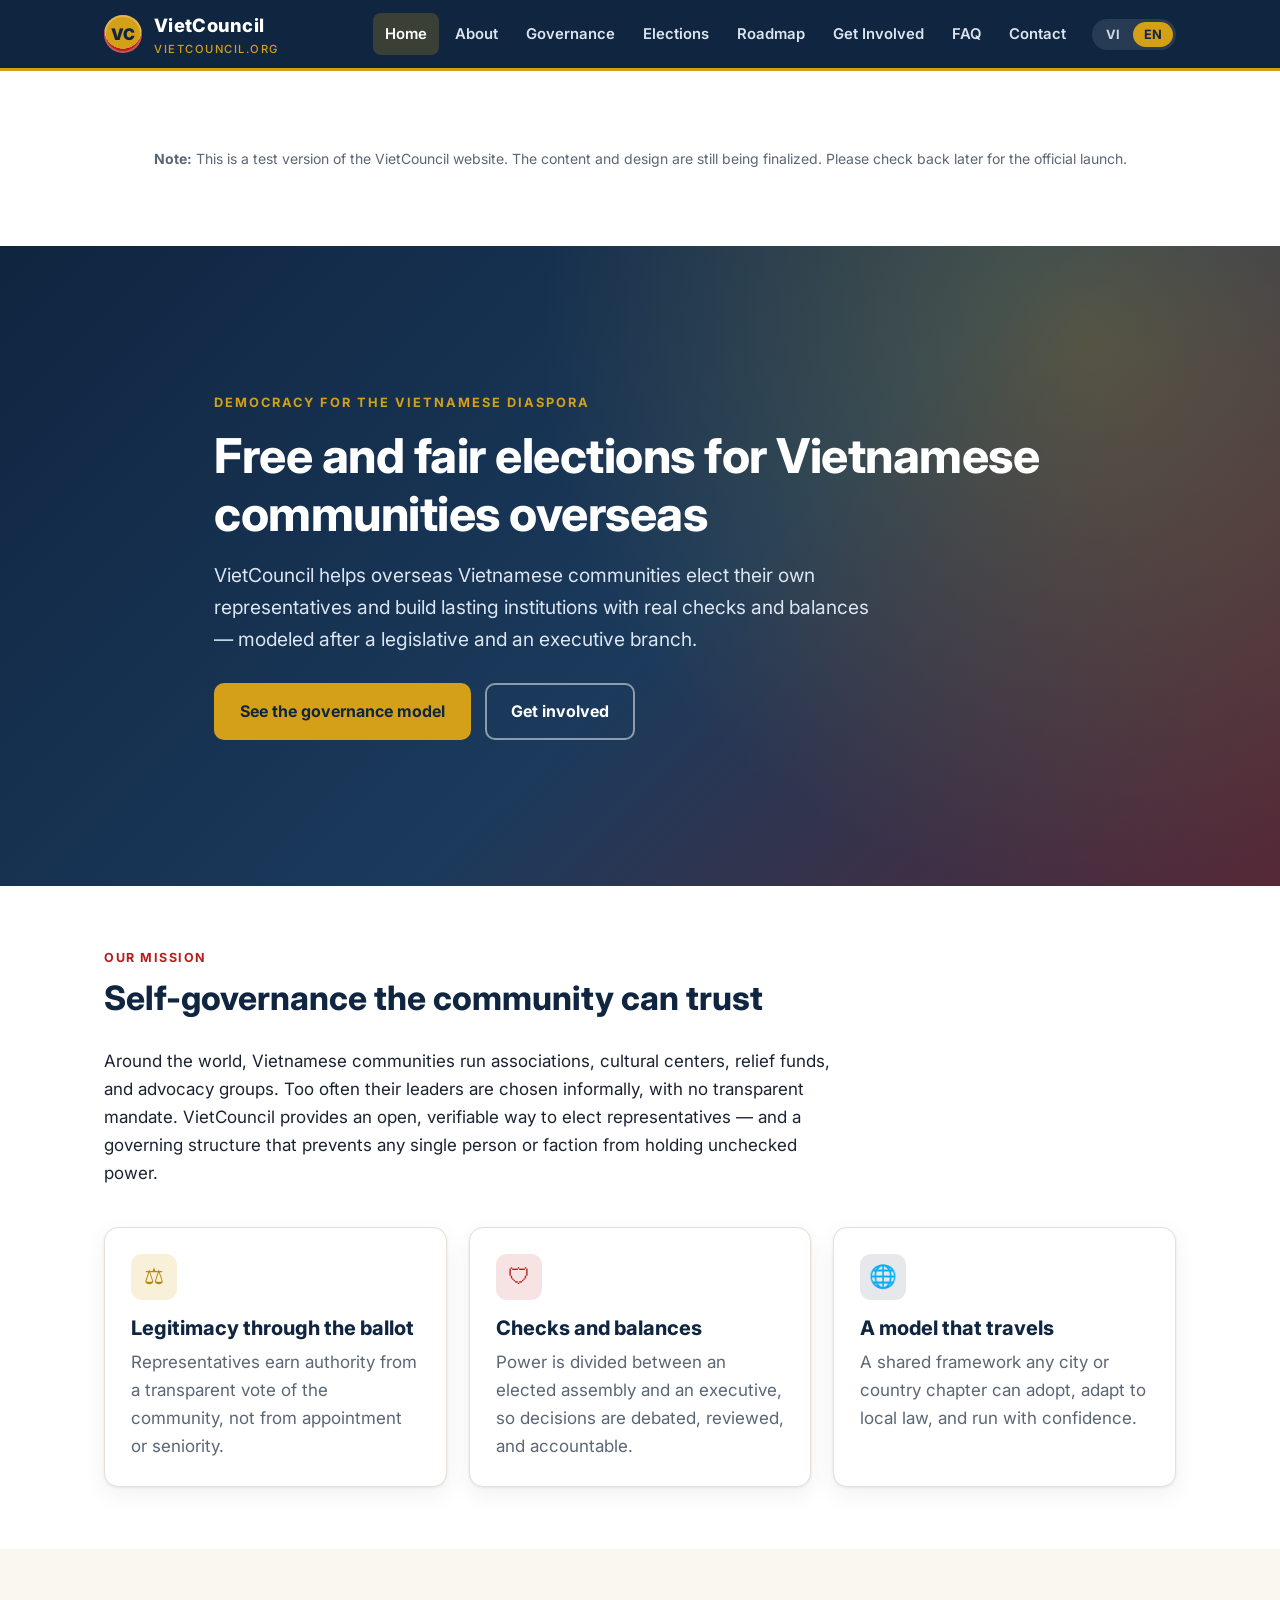
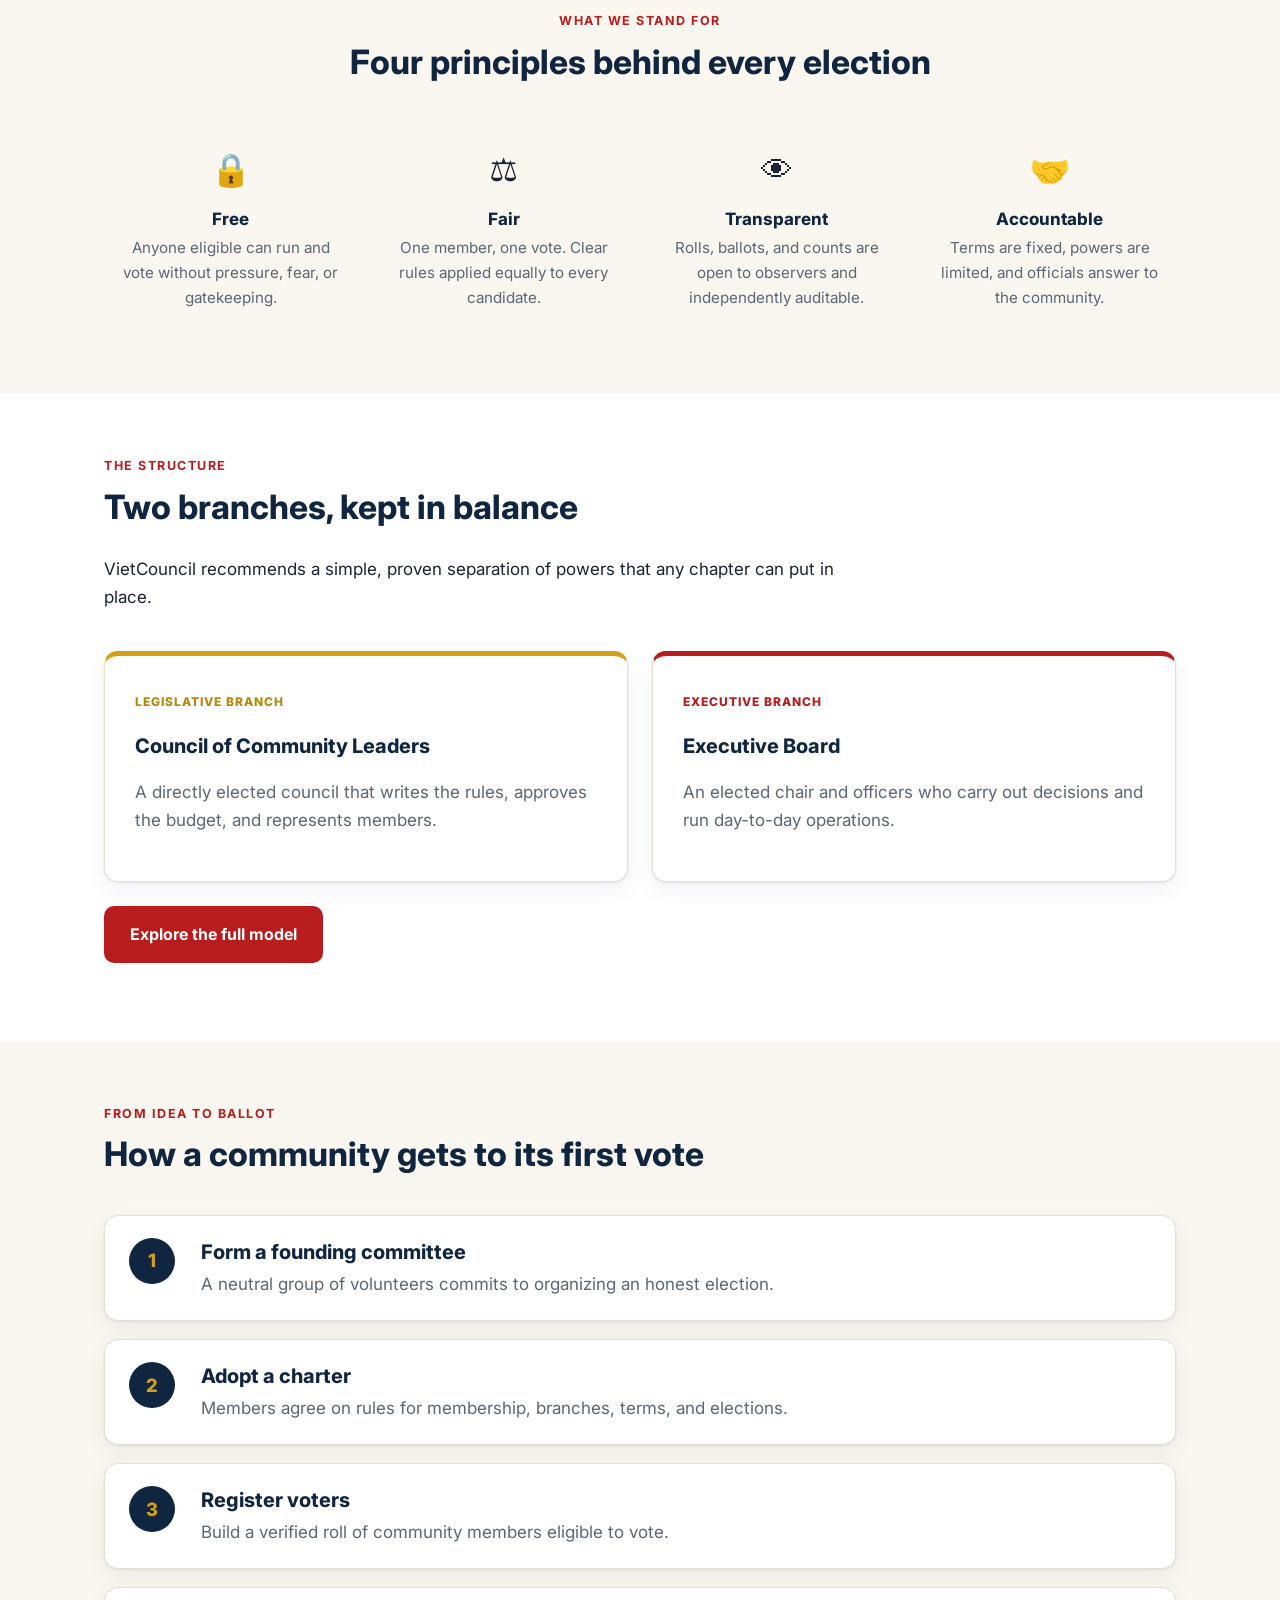
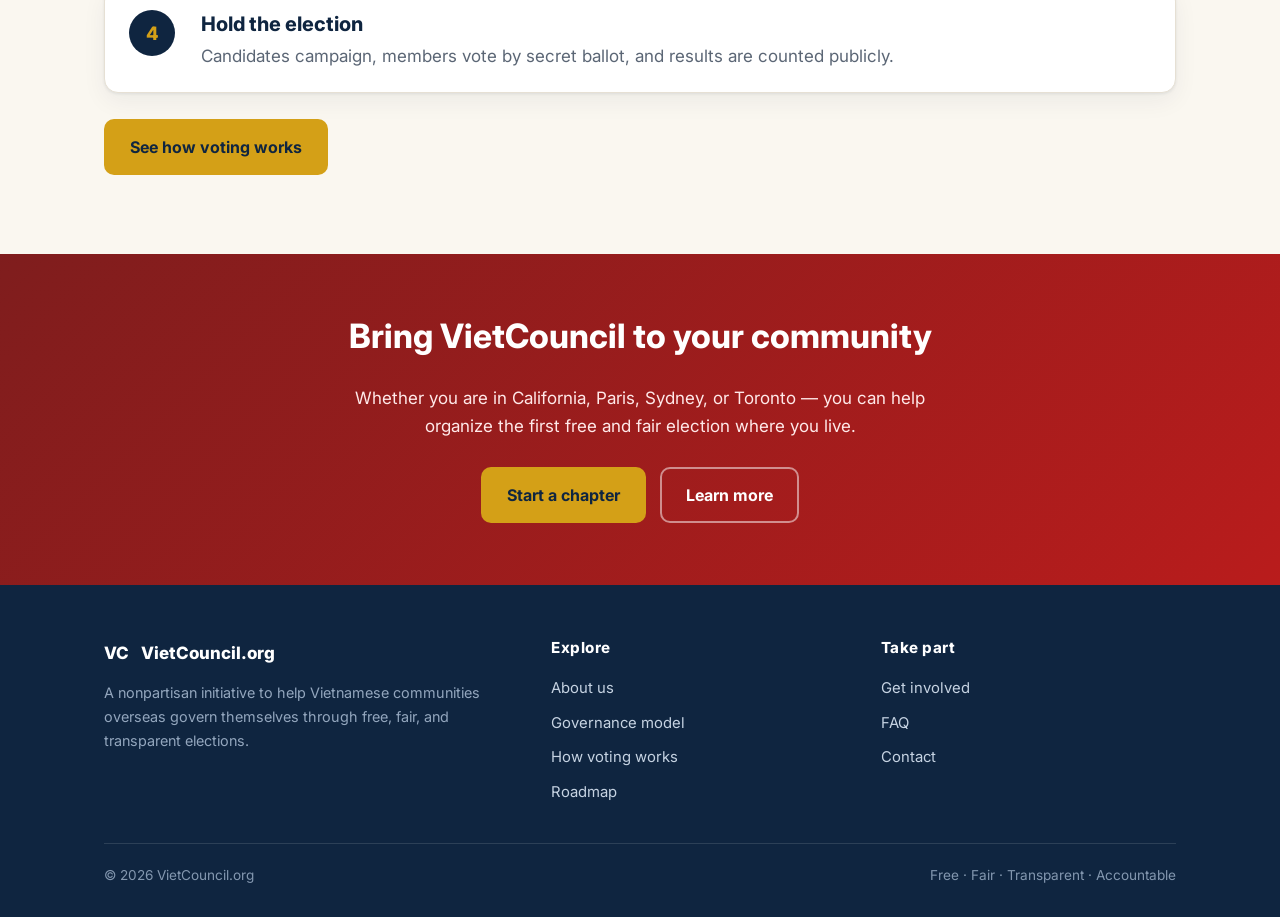
==== index.html @ a966a397 "test section" ====
<!DOCTYPE html>
<html lang="vi">
<head>
<meta charset="UTF-8">
<meta name="viewport" content="width=device-width, initial-scale=1">
<title>VietCouncil — Free & Fair Elections for Vietnamese Overseas Communities</title>
<meta name="description" content="VietCouncil.org organizes free and fair elections and helps build democratic, check-and-balance institutions for Vietnamese communities overseas.">
<link rel="preconnect" href="https://fonts.googleapis.com">
<link href="https://fonts.googleapis.com/css2?family=Inter:wght@400;500;600;700;800;900&display=swap" rel="stylesheet">
<link rel="stylesheet" href="css/styles.css">
</head>
<body>

<!-- HEADER -->
<header class="topbar">
  <div class="wrap">
    <a class="brand" href="index.html">
      <span class="mark">VC</span>
      <span>VietCouncil<small>VIETCOUNCIL.ORG</small></span>
    </a>
    <button class="menu-btn" aria-label="Menu">&#9776;</button>
    <nav class="nav">
      <a href="index.html" class="active" data-en="Home" data-vi="Trang chủ">Trang chủ</a>
      <a href="about.html" data-en="About" data-vi="Giới thiệu">Giới thiệu</a>
      <a href="governance.html" data-en="Governance" data-vi="Thể chế">Thể chế</a>
      <a href="elections.html" data-en="Elections" data-vi="Bầu cử">Bầu cử</a>
      <a href="roadmap.html" data-en="Roadmap" data-vi="Lộ trình">Lộ trình</a>
      <a href="get-involved.html" data-en="Get Involved" data-vi="Tham gia">Tham gia</a>
      <a href="faq.html" data-en="FAQ" data-vi="Hỏi đáp">Hỏi đáp</a>
      <a href="contact.html" data-en="Contact" data-vi="Liên hệ">Liên hệ</a>
      <div class="langtoggle" role="group" aria-label="Language">
        <button class="lang-btn" data-lang="vi">VI</button>
        <button class="lang-btn" data-lang="en">EN</button>
      </div>
    </nav>
  </div>
</header>


<section class="test">
  <div class="wrap">
    <p style="text-align:center; font-size:14px; color:var(--muted)">
      <strong>Note:</strong> This is a test version of the VietCouncil website. The content and design are still being finalized. Please check back later for the official launch.
    </p>
  </div>
</section>

<!-- HERO -->
<section class="hero">
  <div class="wrap">
    <div class="kicker" data-en="Democracy for the Vietnamese diaspora" data-vi="Dân chủ cho cộng đồng người Việt hải ngoại">Dân chủ cho cộng đồng người Việt hải ngoại</div>
    <h1 data-en="Free and fair elections for Vietnamese communities overseas"
        data-vi="Bầu cử tự do và công bằng cho cộng đồng người Việt hải ngoại">
        Bầu cử tự do và công bằng cho cộng đồng người Việt hải ngoại</h1>
    <p data-en="VietCouncil helps overseas Vietnamese communities elect their own representatives and build lasting institutions with real checks and balances — modeled after a legislative and an executive branch."
       data-vi="VietCouncil giúp các cộng đồng người Việt hải ngoại tự bầu chọn đại diện của mình và xây dựng những định chế bền vững với cơ chế kiểm soát và cân bằng thực sự — theo mô hình có ngành lập pháp và ngành hành pháp.">
       VietCouncil giúp các cộng đồng người Việt hải ngoại tự bầu chọn đại diện của mình và xây dựng những định chế bền vững với cơ chế kiểm soát và cân bằng thực sự — theo mô hình có ngành lập pháp và ngành hành pháp.</p>
    <div class="btnrow">
      <a class="btn btn-gold" href="governance.html" data-en="See the governance model" data-vi="Xem mô hình thể chế">Xem mô hình thể chế</a>
      <a class="btn btn-ghost" href="get-involved.html" data-en="Get involved" data-vi="Tham gia ngay">Tham gia ngay</a>
    </div>
  </div>
</section>

<!-- MISSION -->
<section>
  <div class="wrap">
    <div class="section-lead">
      <div class="kicker" data-en="Our mission" data-vi="Sứ mệnh">Sứ mệnh</div>
      <h2 data-en="Self-governance the community can trust"
          data-vi="Tự quản trị mà cộng đồng có thể tin tưởng">Tự quản trị mà cộng đồng có thể tin tưởng</h2>
      <p data-en="Around the world, Vietnamese communities run associations, cultural centers, relief funds, and advocacy groups. Too often their leaders are chosen informally, with no transparent mandate. VietCouncil provides an open, verifiable way to elect representatives — and a governing structure that prevents any single person or faction from holding unchecked power."
         data-vi="Trên khắp thế giới, các cộng đồng người Việt điều hành hội đoàn, trung tâm văn hóa, quỹ tương trợ và các nhóm vận động. Nhưng lãnh đạo thường được chọn một cách không chính thức, thiếu sự ủy nhiệm minh bạch. VietCouncil mang lại một phương thức bầu cử công khai, có thể kiểm chứng — cùng một cơ cấu quản trị ngăn không cho bất kỳ cá nhân hay phe nhóm nào nắm quyền lực không bị kiểm soát.">
         Trên khắp thế giới, các cộng đồng người Việt điều hành hội đoàn, trung tâm văn hóa, quỹ tương trợ và các nhóm vận động. Nhưng lãnh đạo thường được chọn một cách không chính thức, thiếu sự ủy nhiệm minh bạch. VietCouncil mang lại một phương thức bầu cử công khai, có thể kiểm chứng — cùng một cơ cấu quản trị ngăn không cho bất kỳ cá nhân hay phe nhóm nào nắm quyền lực không bị kiểm soát.</p>
    </div>

    <div class="grid cols-3">
      <div class="card">
        <div class="icon">&#9878;</div>
        <h3 data-en="Legitimacy through the ballot" data-vi="Tính chính danh qua lá phiếu">Tính chính danh qua lá phiếu</h3>
        <p data-en="Representatives earn authority from a transparent vote of the community, not from appointment or seniority."
           data-vi="Đại diện có được thẩm quyền từ lá phiếu minh bạch của cộng đồng, không phải do bổ nhiệm hay thâm niên.">Đại diện có được thẩm quyền từ lá phiếu minh bạch của cộng đồng, không phải do bổ nhiệm hay thâm niên.</p>
      </div>
      <div class="card red">
        <div class="icon">&#128737;</div>
        <h3 data-en="Checks and balances" data-vi="Kiểm soát và cân bằng">Kiểm soát và cân bằng</h3>
        <p data-en="Power is divided between an elected assembly and an executive, so decisions are debated, reviewed, and accountable."
           data-vi="Quyền lực được phân chia giữa một hội đồng dân cử và một ban hành pháp, để mọi quyết định đều được thảo luận, giám sát và chịu trách nhiệm.">Quyền lực được phân chia giữa một hội đồng dân cử và một ban hành pháp, để mọi quyết định đều được thảo luận, giám sát và chịu trách nhiệm.</p>
      </div>
      <div class="card navy">
        <div class="icon">&#127760;</div>
        <h3 data-en="A model that travels" data-vi="Mô hình có thể nhân rộng">Mô hình có thể nhân rộng</h3>
        <p data-en="A shared framework any city or country chapter can adopt, adapt to local law, and run with confidence."
           data-vi="Một khuôn khổ chung mà bất kỳ chi hội tại thành phố hay quốc gia nào cũng có thể áp dụng, điều chỉnh theo luật địa phương và vận hành một cách tự tin.">Một khuôn khổ chung mà bất kỳ chi hội tại thành phố hay quốc gia nào cũng có thể áp dụng, điều chỉnh theo luật địa phương và vận hành một cách tự tin.</p>
      </div>
    </div>
  </div>
</section>

<!-- PRINCIPLES -->
<section class="alt">
  <div class="wrap">
    <div class="section-lead center">
      <div class="kicker" data-en="What we stand for" data-vi="Nguyên tắc nền tảng">Nguyên tắc nền tảng</div>
      <h2 data-en="Four principles behind every election" data-vi="Bốn nguyên tắc cho mọi cuộc bầu cử">Bốn nguyên tắc cho mọi cuộc bầu cử</h2>
    </div>
    <div class="pillars">
      <div class="pillar">
        <div class="big">&#128274;</div>
        <h4 data-en="Free" data-vi="Tự do">Tự do</h4>
        <p data-en="Anyone eligible can run and vote without pressure, fear, or gatekeeping."
           data-vi="Mọi người đủ điều kiện đều có thể ứng cử và bỏ phiếu mà không bị áp lực, sợ hãi hay ngăn cản.">Mọi người đủ điều kiện đều có thể ứng cử và bỏ phiếu mà không bị áp lực, sợ hãi hay ngăn cản.</p>
      </div>
      <div class="pillar">
        <div class="big">&#9878;</div>
        <h4 data-en="Fair" data-vi="Công bằng">Công bằng</h4>
        <p data-en="One member, one vote. Clear rules applied equally to every candidate."
           data-vi="Mỗi thành viên, một lá phiếu. Luật lệ rõ ràng, áp dụng bình đẳng cho mọi ứng viên.">Mỗi thành viên, một lá phiếu. Luật lệ rõ ràng, áp dụng bình đẳng cho mọi ứng viên.</p>
      </div>
      <div class="pillar">
        <div class="big">&#128065;</div>
        <h4 data-en="Transparent" data-vi="Minh bạch">Minh bạch</h4>
        <p data-en="Rolls, ballots, and counts are open to observers and independently auditable."
           data-vi="Danh sách cử tri, lá phiếu và kết quả kiểm phiếu đều công khai cho giám sát viên và có thể kiểm toán độc lập.">Danh sách cử tri, lá phiếu và kết quả kiểm phiếu đều công khai cho giám sát viên và có thể kiểm toán độc lập.</p>
      </div>
      <div class="pillar">
        <div class="big">&#129309;</div>
        <h4 data-en="Accountable" data-vi="Trách nhiệm">Trách nhiệm</h4>
        <p data-en="Terms are fixed, powers are limited, and officials answer to the community."
           data-vi="Nhiệm kỳ có thời hạn, quyền hạn có giới hạn, và người đại diện phải chịu trách nhiệm trước cộng đồng.">Nhiệm kỳ có thời hạn, quyền hạn có giới hạn, và người đại diện phải chịu trách nhiệm trước cộng đồng.</p>
      </div>
    </div>
  </div>
</section>

<!-- MODEL PREVIEW -->
<section>
  <div class="wrap">
    <div class="section-lead">
      <div class="kicker" data-en="The structure" data-vi="Cơ cấu">Cơ cấu</div>
      <h2 data-en="Two branches, kept in balance" data-vi="Hai ngành, giữ thế cân bằng">Hai ngành, giữ thế cân bằng</h2>
      <p data-en="VietCouncil recommends a simple, proven separation of powers that any chapter can put in place."
         data-vi="VietCouncil đề xuất một sự phân quyền đơn giản và đã được kiểm chứng mà bất kỳ chi hội nào cũng có thể áp dụng.">VietCouncil đề xuất một sự phân quyền đơn giản và đã được kiểm chứng mà bất kỳ chi hội nào cũng có thể áp dụng.</p>
    </div>
    <div class="branches">
      <div class="branch leg">
        <span class="tag" style="color:var(--gold-dark)" data-en="Legislative branch" data-vi="Ngành lập pháp">Ngành lập pháp</span>
        <h3 data-en="Council of Community Leaders" data-vi="Hội đồng Nhân sĩ">Hội đồng Nhân sĩ</h3>
        <p style="color:var(--muted)" data-en="A directly elected council that writes the rules, approves the budget, and represents members."
           data-vi="Một hội đồng do dân trực tiếp bầu ra để soạn thảo quy chế, phê duyệt ngân sách và đại diện cho thành viên.">Một hội đồng do dân trực tiếp bầu ra để soạn thảo quy chế, phê duyệt ngân sách và đại diện cho thành viên.</p>
      </div>
      <div class="branch exe">
        <span class="tag" style="color:var(--red)" data-en="Executive branch" data-vi="Ngành hành pháp">Ngành hành pháp</span>
        <h3 data-en="Executive Board" data-vi="Ban Điều hành">Ban Điều hành</h3>
        <p style="color:var(--muted)" data-en="An elected chair and officers who carry out decisions and run day-to-day operations."
           data-vi="Một chủ tịch và các viên chức được bầu để thực thi quyết định và điều hành công việc hằng ngày.">Một chủ tịch và các viên chức được bầu để thực thi quyết định và điều hành công việc hằng ngày.</p>
      </div>
    </div>
    <p style="margin-top:24px">
      <a class="btn btn-red" href="governance.html" data-en="Explore the full model" data-vi="Tìm hiểu mô hình đầy đủ">Tìm hiểu mô hình đầy đủ</a>
    </p>
  </div>
</section>

<!-- HOW IT WORKS PREVIEW -->
<section class="alt">
  <div class="wrap">
    <div class="section-lead">
      <div class="kicker" data-en="From idea to ballot" data-vi="Từ ý tưởng đến lá phiếu">Từ ý tưởng đến lá phiếu</div>
      <h2 data-en="How a community gets to its first vote" data-vi="Cộng đồng đi tới cuộc bầu cử đầu tiên như thế nào">Cộng đồng đi tới cuộc bầu cử đầu tiên như thế nào</h2>
    </div>
    <div class="steps">
      <div class="step"><div class="num"></div><div>
        <h3 data-en="Form a founding committee" data-vi="Lập ban vận động sáng lập">Lập ban vận động sáng lập</h3>
        <p data-en="A neutral group of volunteers commits to organizing an honest election." data-vi="Một nhóm tình nguyện viên trung lập cam kết tổ chức một cuộc bầu cử trung thực.">Một nhóm tình nguyện viên trung lập cam kết tổ chức một cuộc bầu cử trung thực.</p>
      </div></div>
      <div class="step"><div class="num"></div><div>
        <h3 data-en="Adopt a charter" data-vi="Thông qua hiến chương">Thông qua hiến chương</h3>
        <p data-en="Members agree on rules for membership, branches, terms, and elections." data-vi="Thành viên thống nhất quy chế về tư cách hội viên, các ngành, nhiệm kỳ và bầu cử.">Thành viên thống nhất quy chế về tư cách hội viên, các ngành, nhiệm kỳ và bầu cử.</p>
      </div></div>
      <div class="step"><div class="num"></div><div>
        <h3 data-en="Register voters" data-vi="Ghi danh cử tri">Ghi danh cử tri</h3>
        <p data-en="Build a verified roll of community members eligible to vote." data-vi="Xây dựng danh sách cử tri là thành viên cộng đồng đủ điều kiện, đã được xác minh.">Xây dựng danh sách cử tri là thành viên cộng đồng đủ điều kiện, đã được xác minh.</p>
      </div></div>
      <div class="step"><div class="num"></div><div>
        <h3 data-en="Hold the election" data-vi="Tổ chức bầu cử">Tổ chức bầu cử</h3>
        <p data-en="Candidates campaign, members vote by secret ballot, and results are counted publicly." data-vi="Ứng viên vận động, thành viên bỏ phiếu kín, và kết quả được kiểm đếm công khai.">Ứng viên vận động, thành viên bỏ phiếu kín, và kết quả được kiểm đếm công khai.</p>
      </div></div>
    </div>
    <p style="margin-top:26px">
      <a class="btn btn-gold" href="elections.html" data-en="See how voting works" data-vi="Xem cách thức bầu cử">Xem cách thức bầu cử</a>
    </p>
  </div>
</section>

<!-- CTA BAND -->
<section class="band">
  <div class="wrap">
    <h2 data-en="Bring VietCouncil to your community" data-vi="Đưa VietCouncil đến cộng đồng của bạn">Đưa VietCouncil đến cộng đồng của bạn</h2>
    <p data-en="Whether you are in California, Paris, Sydney, or Toronto — you can help organize the first free and fair election where you live."
       data-vi="Dù bạn ở California, Paris, Sydney hay Toronto — bạn đều có thể góp phần tổ chức cuộc bầu cử tự do và công bằng đầu tiên ngay tại nơi mình sống.">Dù bạn ở California, Paris, Sydney hay Toronto — bạn đều có thể góp phần tổ chức cuộc bầu cử tự do và công bằng đầu tiên ngay tại nơi mình sống.</p>
    <div class="btnrow" style="justify-content:center">
      <a class="btn btn-gold" href="get-involved.html" data-en="Start a chapter" data-vi="Khởi lập chi hội">Khởi lập chi hội</a>
      <a class="btn btn-ghost" href="about.html" data-en="Learn more" data-vi="Tìm hiểu thêm">Tìm hiểu thêm</a>
    </div>
  </div>
</section>

<!-- FOOTER -->
<footer class="site">
  <div class="wrap">
    <div class="cols">
      <div>
        <div class="fbrand"><span class="mark">VC</span> VietCouncil.org</div>
        <p data-en="A nonpartisan initiative to help Vietnamese communities overseas govern themselves through free, fair, and transparent elections."
           data-vi="Một sáng kiến phi đảng phái nhằm giúp cộng đồng người Việt hải ngoại tự quản trị thông qua bầu cử tự do, công bằng và minh bạch.">Một sáng kiến phi đảng phái nhằm giúp cộng đồng người Việt hải ngoại tự quản trị thông qua bầu cử tự do, công bằng và minh bạch.</p>
      </div>
      <div>
        <h4 data-en="Explore" data-vi="Khám phá">Khám phá</h4>
        <a href="about.html" data-en="About us" data-vi="Giới thiệu">Giới thiệu</a>
        <a href="governance.html" data-en="Governance model" data-vi="Mô hình thể chế">Mô hình thể chế</a>
        <a href="elections.html" data-en="How voting works" data-vi="Cách thức bầu cử">Cách thức bầu cử</a>
        <a href="roadmap.html" data-en="Roadmap" data-vi="Lộ trình">Lộ trình</a>
      </div>
      <div>
        <h4 data-en="Take part" data-vi="Tham gia">Tham gia</h4>
        <a href="get-involved.html" data-en="Get involved" data-vi="Tham gia">Tham gia</a>
        <a href="faq.html" data-en="FAQ" data-vi="Hỏi đáp">Hỏi đáp</a>
        <a href="contact.html" data-en="Contact" data-vi="Liên hệ">Liên hệ</a>
      </div>
    </div>
    <div class="bottom">
      <span>&copy; <span data-year>2026</span> VietCouncil.org</span>
      <span data-en="Free &middot; Fair &middot; Transparent &middot; Accountable" data-vi="Tự do &middot; Công bằng &middot; Minh bạch &middot; Trách nhiệm">Tự do &middot; Công bằng &middot; Minh bạch &middot; Trách nhiệm</span>
    </div>
  </div>
</footer>

<script src="js/main.js"></script>
</body>
</html>
---- css/styles.css ----
/* ==========================================================================
   VietCouncil.org — shared stylesheet
   ========================================================================== */

:root {
  --gold: #d4a017;
  --gold-dark: #b8860b;
  --red: #b91c1c;
  --red-dark: #7f1d1d;
  --navy: #0f2540;
  --navy-light: #1b3a5c;
  --ink: #1a2332;
  --muted: #5b6675;
  --paper: #ffffff;
  --cream: #faf7f0;
  --line: #e6e0d4;
  --shadow: 0 1px 3px rgba(15, 37, 64, .08), 0 8px 24px rgba(15, 37, 64, .06);
  --radius: 14px;
  --wrap: 1120px;
  --font: "Inter", "Segoe UI", system-ui, -apple-system, "Helvetica Neue", Arial, sans-serif;
  --serif: "Georgia", "Times New Roman", serif;
}

* { box-sizing: border-box; }

html { scroll-behavior: smooth; }

body {
  margin: 0;
  font-family: var(--font);
  color: var(--ink);
  background: var(--paper);
  line-height: 1.65;
  font-size: 17px;
  -webkit-font-smoothing: antialiased;
}

/* Language visibility handled by JS (data-en/data-vi). */
[hidden] { display: none !important; }

a { color: var(--red); text-decoration: none; }
a:hover { text-decoration: underline; }

img { max-width: 100%; display: block; }

h1, h2, h3, h4 { line-height: 1.2; color: var(--navy); font-weight: 750; }
h1 { font-size: clamp(2rem, 4vw, 3rem); letter-spacing: -.5px; }
h2 { font-size: clamp(1.5rem, 3vw, 2.1rem); margin-top: 0; }
h3 { font-size: 1.25rem; }

.wrap { max-width: var(--wrap); margin: 0 auto; padding: 0 24px; }

/* ---------- Top bar / header ---------- */
.topbar {
  background: var(--navy);
  color: #fff;
  position: sticky;
  top: 0;
  z-index: 50;
  border-bottom: 3px solid var(--gold);
}
.topbar .wrap {
  display: flex;
  align-items: center;
  gap: 20px;
  min-height: 68px;
}
.brand {
  display: flex;
  align-items: center;
  gap: 12px;
  color: #fff;
  font-weight: 800;
  font-size: 1.15rem;
  letter-spacing: .3px;
}
.brand:hover { text-decoration: none; }
.brand .mark {
  width: 38px; height: 38px; flex: none;
  border-radius: 50%;
  background: radial-gradient(circle at 50% 40%, var(--gold) 0 62%, var(--red) 63% 100%);
  display: grid; place-items: center;
  color: var(--navy); font-weight: 900; font-size: 1rem;
  box-shadow: inset 0 0 0 2px rgba(255,255,255,.25);
}
.brand small { display: block; font-weight: 500; font-size: .7rem; color: var(--gold); letter-spacing: 1.5px; }

.nav { margin-left: auto; display: flex; align-items: center; gap: 4px; }
.nav a {
  color: #dbe4ef; padding: 9px 12px; border-radius: 8px; font-size: .93rem; font-weight: 600;
}
.nav a:hover { background: rgba(255,255,255,.08); color: #fff; text-decoration: none; }
.nav a.active { color: #fff; background: rgba(212,160,23,.22); }

.langtoggle { display: flex; gap: 2px; margin-left: 10px; background: rgba(255,255,255,.10); border-radius: 999px; padding: 3px; }
.lang-btn {
  border: 0; background: transparent; color: #cdd8e6; cursor: pointer;
  font-weight: 700; font-size: .8rem; padding: 5px 11px; border-radius: 999px; font-family: inherit;
}
.lang-btn.active { background: var(--gold); color: var(--navy); }

.menu-btn { display: none; margin-left: auto; background: transparent; border: 1px solid rgba(255,255,255,.3); color: #fff; border-radius: 8px; padding: 8px 12px; font-size: 1.1rem; cursor: pointer; }

/* ---------- Hero ---------- */
.hero {
  background: linear-gradient(135deg, var(--navy) 0%, var(--navy-light) 55%, var(--red-dark) 130%);
  color: #fff;
  position: relative;
  overflow: hidden;
}
.hero::after {
  content: ""; position: absolute; inset: 0;
  background: radial-gradient(circle at 85% 15%, rgba(212,160,23,.28), transparent 45%);
  pointer-events: none;
}
.hero .wrap { padding-top: 84px; padding-bottom: 84px; position: relative; z-index: 1; max-width: 900px; }
.hero .kicker { color: var(--gold); font-weight: 700; letter-spacing: 2px; text-transform: uppercase; font-size: .8rem; margin-bottom: 14px; }
.hero h1 { color: #fff; margin: 0 0 18px; }
.hero p { font-size: 1.2rem; color: #dce6f2; max-width: 660px; margin: 0 0 28px; }

.btnrow { display: flex; flex-wrap: wrap; gap: 14px; }
.btn {
  display: inline-block; font-weight: 700; padding: 13px 24px; border-radius: 10px;
  cursor: pointer; border: 2px solid transparent; font-size: 1rem; font-family: inherit;
}
.btn:hover { text-decoration: none; transform: translateY(-1px); }
.btn-gold { background: var(--gold); color: var(--navy); }
.btn-gold:hover { background: var(--gold-dark); }
.btn-ghost { background: transparent; color: #fff; border-color: rgba(255,255,255,.5); }
.btn-ghost:hover { border-color: #fff; background: rgba(255,255,255,.08); }
.btn-red { background: var(--red); color: #fff; }
.btn-red:hover { background: var(--red-dark); }

/* ---------- Page header (interior pages) ---------- */
.pagehead { background: var(--cream); border-bottom: 1px solid var(--line); }
.pagehead .wrap { padding: 54px 24px 48px; }
.pagehead .kicker { color: var(--red); font-weight: 700; letter-spacing: 1.5px; text-transform: uppercase; font-size: .78rem; margin-bottom: 10px; }
.pagehead h1 { margin: 0 0 12px; }
.pagehead p { font-size: 1.12rem; color: var(--muted); max-width: 720px; margin: 0; }

/* ---------- Sections ---------- */
section { padding: 62px 0; }
section.alt { background: var(--cream); }
.section-lead { max-width: 740px; margin: 0 0 40px; }
.section-lead .kicker { color: var(--red); font-weight: 700; letter-spacing: 1.5px; text-transform: uppercase; font-size: .78rem; margin-bottom: 10px; }
.center { text-align: center; margin-left: auto; margin-right: auto; }

.prose { max-width: 760px; }
.prose p { margin: 0 0 18px; }
.prose h2 { margin: 40px 0 14px; }
.prose h3 { margin: 30px 0 10px; }
.prose ul, .prose ol { margin: 0 0 18px; padding-left: 22px; }
.prose li { margin: 8px 0; }

/* ---------- Cards / grids ---------- */
.grid { display: grid; gap: 22px; }
.grid.cols-2 { grid-template-columns: repeat(2, 1fr); }
.grid.cols-3 { grid-template-columns: repeat(3, 1fr); }
.grid.cols-4 { grid-template-columns: repeat(4, 1fr); }

.card {
  background: var(--paper); border: 1px solid var(--line); border-radius: var(--radius);
  padding: 26px; box-shadow: var(--shadow);
}
.card h3 { margin: 0 0 8px; }
.card p { margin: 0; color: var(--muted); }
.card .icon {
  width: 46px; height: 46px; border-radius: 11px; display: grid; place-items: center;
  font-size: 1.4rem; margin-bottom: 16px; background: rgba(212,160,23,.16); color: var(--gold-dark);
}
.card.red .icon { background: rgba(185,28,28,.12); color: var(--red); }
.card.navy .icon { background: rgba(15,37,64,.10); color: var(--navy); }

.badge { display: inline-block; font-size: .72rem; font-weight: 800; letter-spacing: 1px; text-transform: uppercase; padding: 4px 10px; border-radius: 999px; background: rgba(212,160,23,.18); color: var(--gold-dark); }

/* ---------- Branch (governance) columns ---------- */
.branches { display: grid; grid-template-columns: 1fr 1fr; gap: 24px; }
.branch { border-radius: var(--radius); padding: 30px; border: 1px solid var(--line); background: var(--paper); box-shadow: var(--shadow); }
.branch h3 { color: var(--navy); display: flex; align-items: center; gap: 10px; }
.branch .tag { font-size: .75rem; font-weight: 800; text-transform: uppercase; letter-spacing: 1px; }
.branch.leg { border-top: 5px solid var(--gold); }
.branch.exe { border-top: 5px solid var(--red); }
.branch ul { padding-left: 20px; margin: 14px 0 0; }
.branch li { margin: 9px 0; color: var(--ink); }

.checks { background: var(--navy); color: #eaf1f8; border-radius: var(--radius); padding: 34px; }
.checks h3 { color: #fff; }
.checks ul { padding-left: 20px; }
.checks li { margin: 10px 0; }

/* ---------- Steps / timeline ---------- */
.steps { counter-reset: step; display: grid; gap: 18px; }
.step {
  display: grid; grid-template-columns: 54px 1fr; gap: 18px; align-items: start;
  background: var(--paper); border: 1px solid var(--line); border-radius: var(--radius); padding: 22px 24px; box-shadow: var(--shadow);
}
.step .num {
  counter-increment: step; width: 46px; height: 46px; border-radius: 50%;
  background: var(--navy); color: var(--gold); font-weight: 800; font-size: 1.15rem;
  display: grid; place-items: center;
}
.step .num::before { content: counter(step); }
.step h3 { margin: 2px 0 6px; }
.step p { margin: 0; color: var(--muted); }

.timeline { position: relative; margin-left: 8px; padding-left: 28px; border-left: 3px solid var(--line); }
.tl { position: relative; padding: 6px 0 26px; }
.tl::before { content: ""; position: absolute; left: -37px; top: 10px; width: 15px; height: 15px; border-radius: 50%; background: var(--gold); border: 3px solid var(--paper); box-shadow: 0 0 0 2px var(--gold); }
.tl .phase { font-size: .74rem; font-weight: 800; letter-spacing: 1px; text-transform: uppercase; color: var(--red); }
.tl h3 { margin: 4px 0 6px; }
.tl p { margin: 0; color: var(--muted); }

/* ---------- Principles / stats ---------- */
.pillars { display: grid; grid-template-columns: repeat(4, 1fr); gap: 20px; }
.pillar { text-align: center; padding: 22px 14px; }
.pillar .big { font-size: 2rem; }
.pillar h4 { margin: 12px 0 6px; color: var(--navy); }
.pillar p { margin: 0; color: var(--muted); font-size: .95rem; }

/* ---------- FAQ ---------- */
.faq { max-width: 820px; }
details.qa { border: 1px solid var(--line); border-radius: 12px; padding: 4px 20px; margin-bottom: 12px; background: var(--paper); }
details.qa summary { cursor: pointer; font-weight: 700; color: var(--navy); padding: 16px 0; list-style: none; display: flex; justify-content: space-between; gap: 16px; }
details.qa summary::-webkit-details-marker { display: none; }
details.qa summary::after { content: "+"; color: var(--gold-dark); font-weight: 800; font-size: 1.4rem; line-height: 1; }
details.qa[open] summary::after { content: "\2013"; }
details.qa .a { padding: 0 0 18px; color: var(--muted); }

/* ---------- Callout / CTA band ---------- */
.band { background: linear-gradient(135deg, var(--red-dark), var(--red)); color: #fff; text-align: center; }
.band h2 { color: #fff; }
.band p { color: #ffe9e9; max-width: 620px; margin: 0 auto 26px; }

.note { background: rgba(212,160,23,.10); border-left: 4px solid var(--gold); padding: 16px 20px; border-radius: 0 10px 10px 0; margin: 22px 0; color: var(--ink); }

/* ---------- Simple table ---------- */
.table { width: 100%; border-collapse: collapse; font-size: .96rem; }
.table th, .table td { text-align: left; padding: 13px 16px; border-bottom: 1px solid var(--line); vertical-align: top; }
.table th { background: var(--cream); color: var(--navy); font-weight: 700; }

/* ---------- Footer ---------- */
footer.site { background: var(--navy); color: #c6d3e2; padding: 54px 0 30px; }
footer.site .cols { display: grid; grid-template-columns: 1.4fr 1fr 1fr; gap: 34px; }
footer.site h4 { color: #fff; font-size: .95rem; margin: 0 0 14px; letter-spacing: .5px; }
footer.site a { color: #c6d3e2; display: block; padding: 5px 0; font-size: .93rem; }
footer.site a:hover { color: var(--gold); text-decoration: none; }
footer.site .fbrand { display: flex; align-items: center; gap: 12px; color: #fff; font-weight: 800; margin-bottom: 12px; }
footer.site p { font-size: .9rem; color: #93a6bd; }
footer.site .bottom { border-top: 1px solid rgba(255,255,255,.12); margin-top: 34px; padding-top: 20px; font-size: .85rem; color: #8397af; display: flex; justify-content: space-between; flex-wrap: wrap; gap: 10px; }

/* ---------- Responsive ---------- */
@media (max-width: 860px) {
  .nav { display: none; position: absolute; top: 68px; left: 0; right: 0; background: var(--navy); flex-direction: column; align-items: stretch; padding: 10px 16px 18px; border-bottom: 3px solid var(--gold); }
  .nav.open { display: flex; }
  .nav a { padding: 12px 10px; }
  .menu-btn { display: inline-block; }
  .langtoggle { margin-left: auto; }
  .grid.cols-2, .grid.cols-3, .grid.cols-4, .branches, .pillars, footer.site .cols { grid-template-columns: 1fr; }
  .pillars { grid-template-columns: 1fr 1fr; }
}
@media (max-width: 520px) {
  .pillars { grid-template-columns: 1fr; }
  .hero .wrap { padding-top: 60px; padding-bottom: 60px; }
}
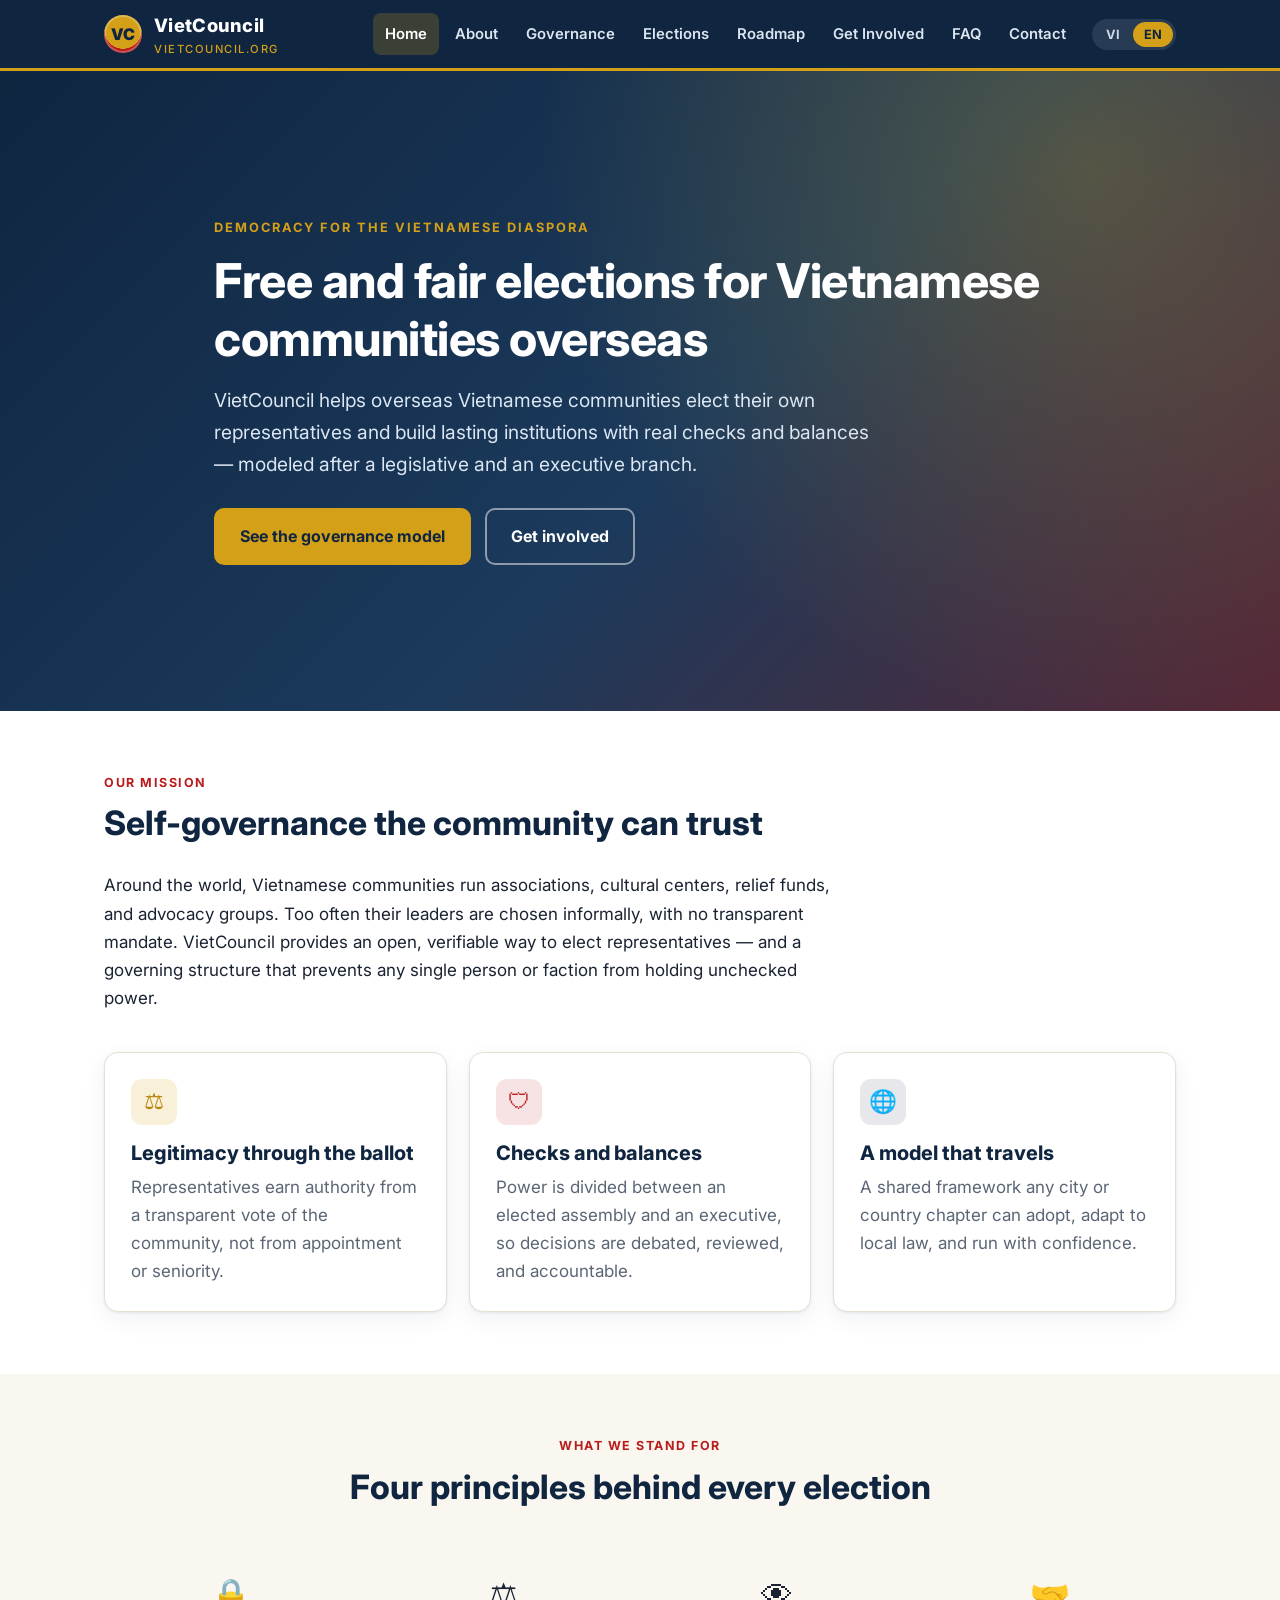
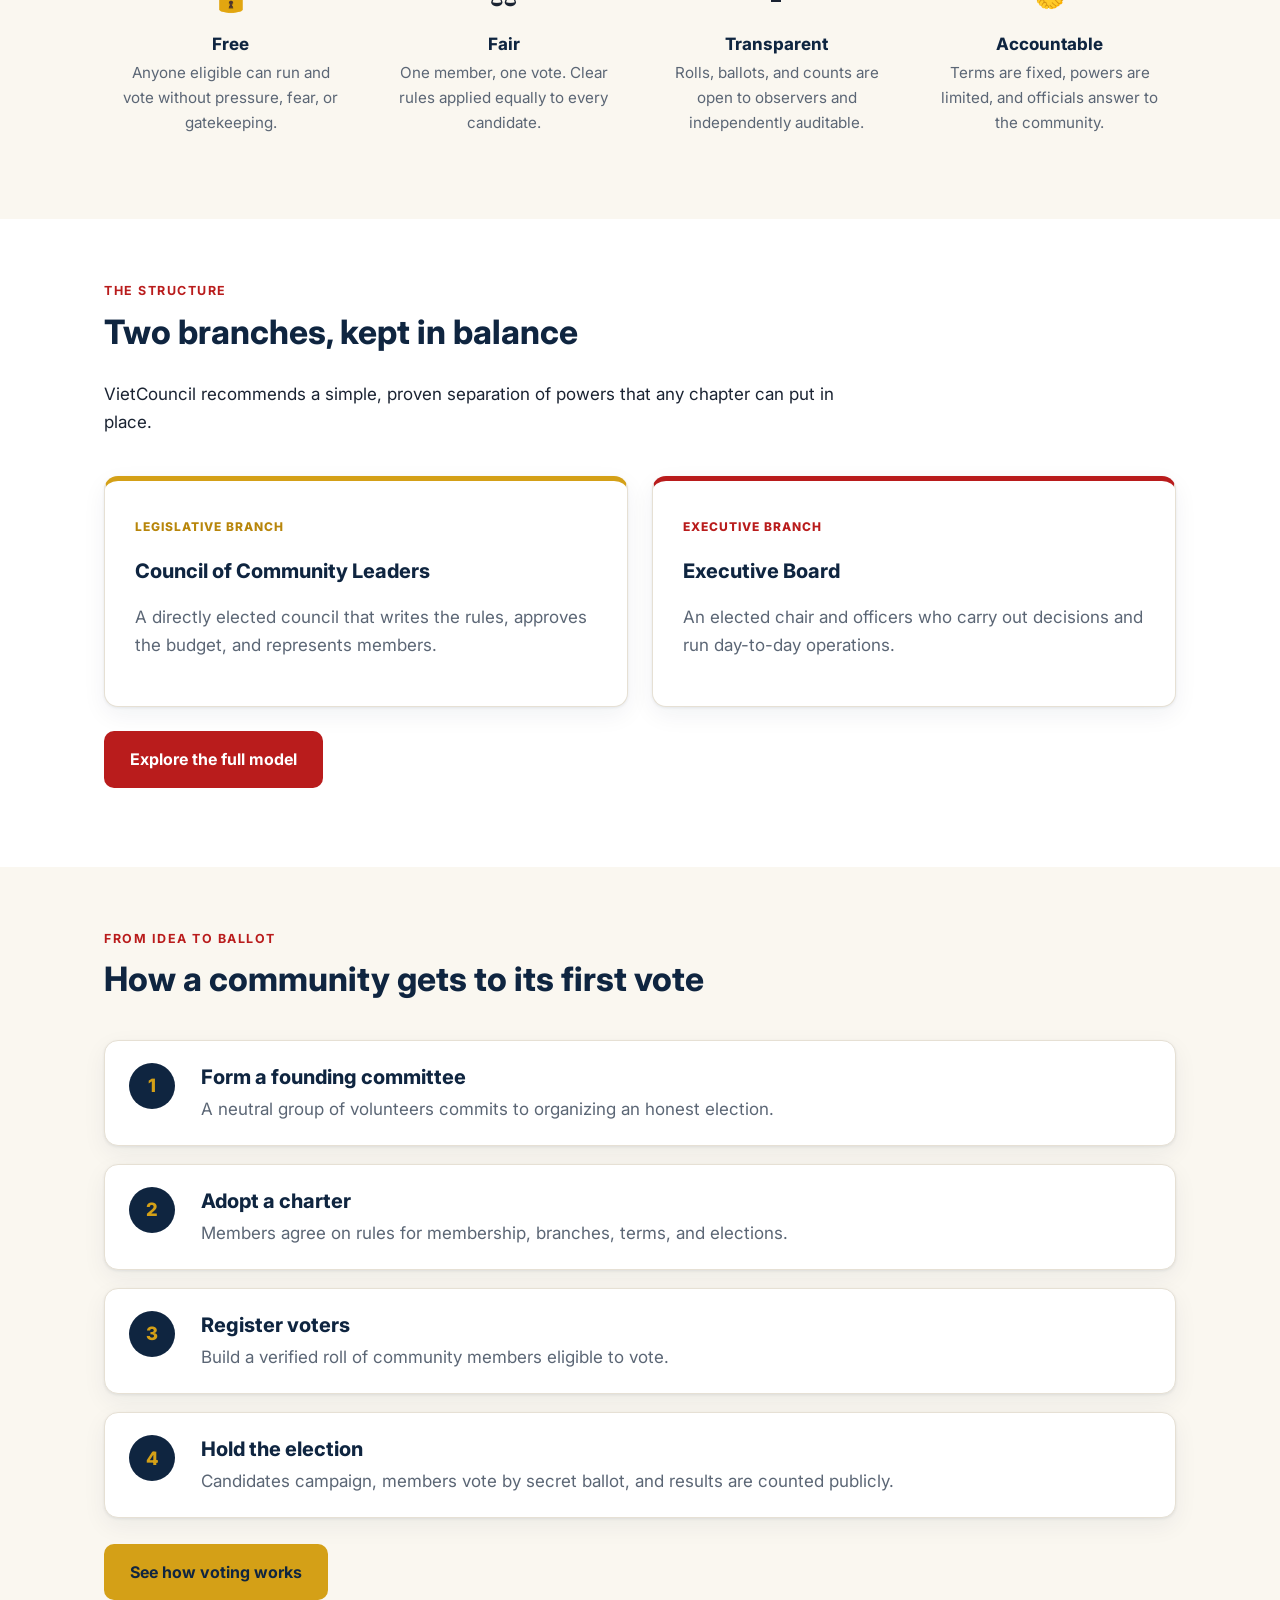
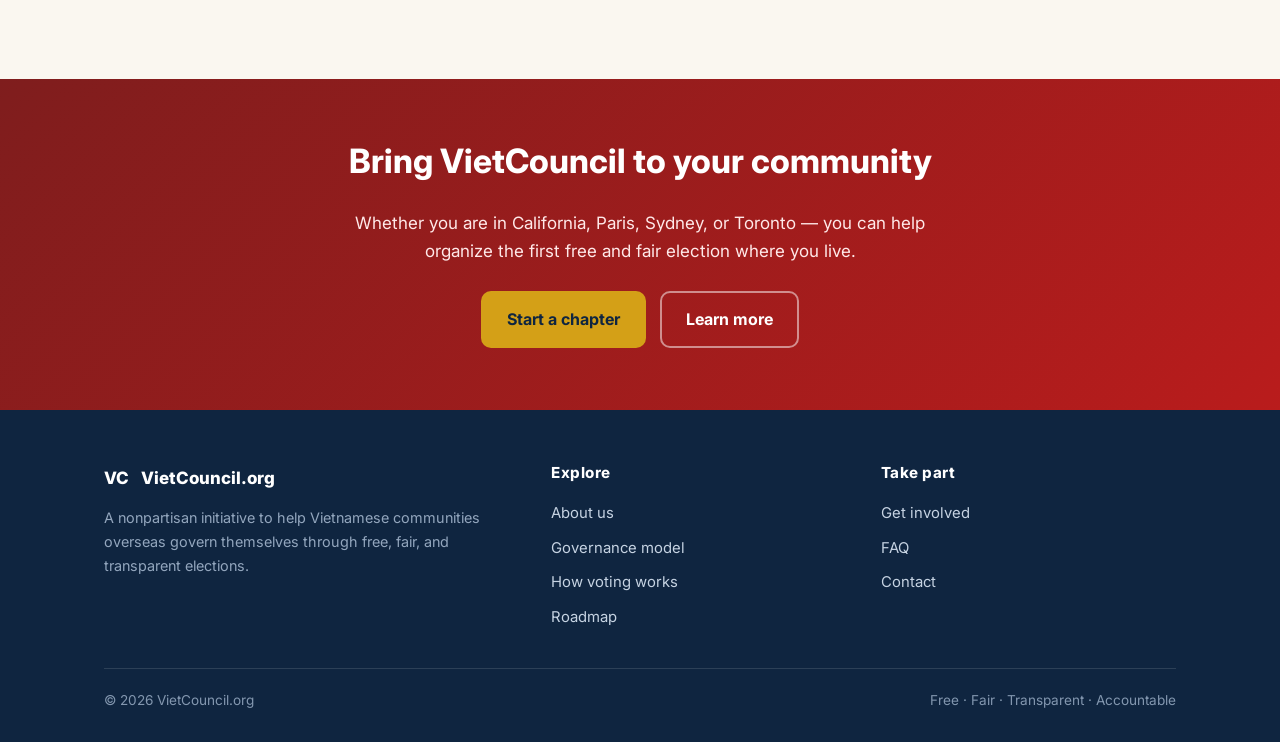
==== commit 507df55a: "remove debug block" ====
--- a/index.html
+++ b/index.html
@@ -36,15 +36,6 @@
   </div>
 </header>
 
-
-<section class="test">
-  <div class="wrap">
-    <p style="text-align:center; font-size:14px; color:var(--muted)">
-      <strong>Note:</strong> This is a test version of the VietCouncil website. The content and design are still being finalized. Please check back later for the official launch.
-    </p>
-  </div>
-</section>
-
 <!-- HERO -->
 <section class="hero">
   <div class="wrap">
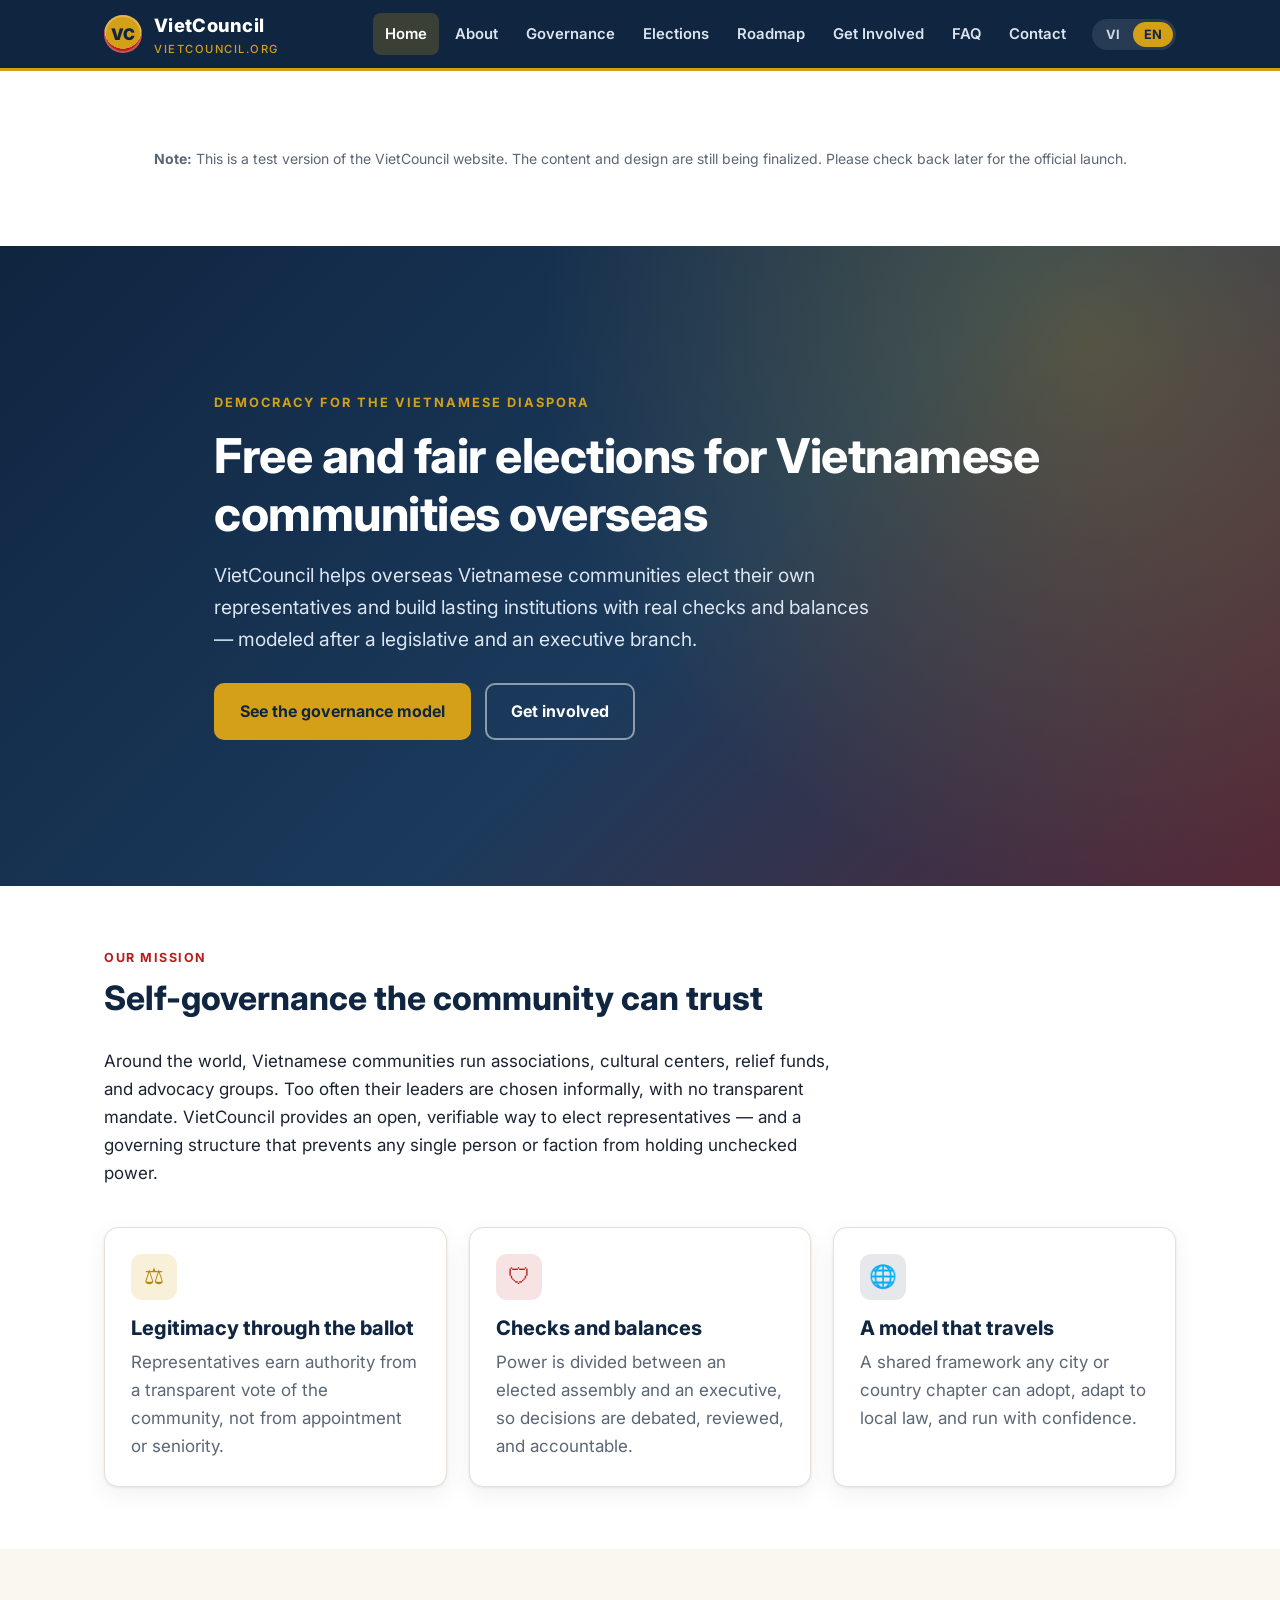
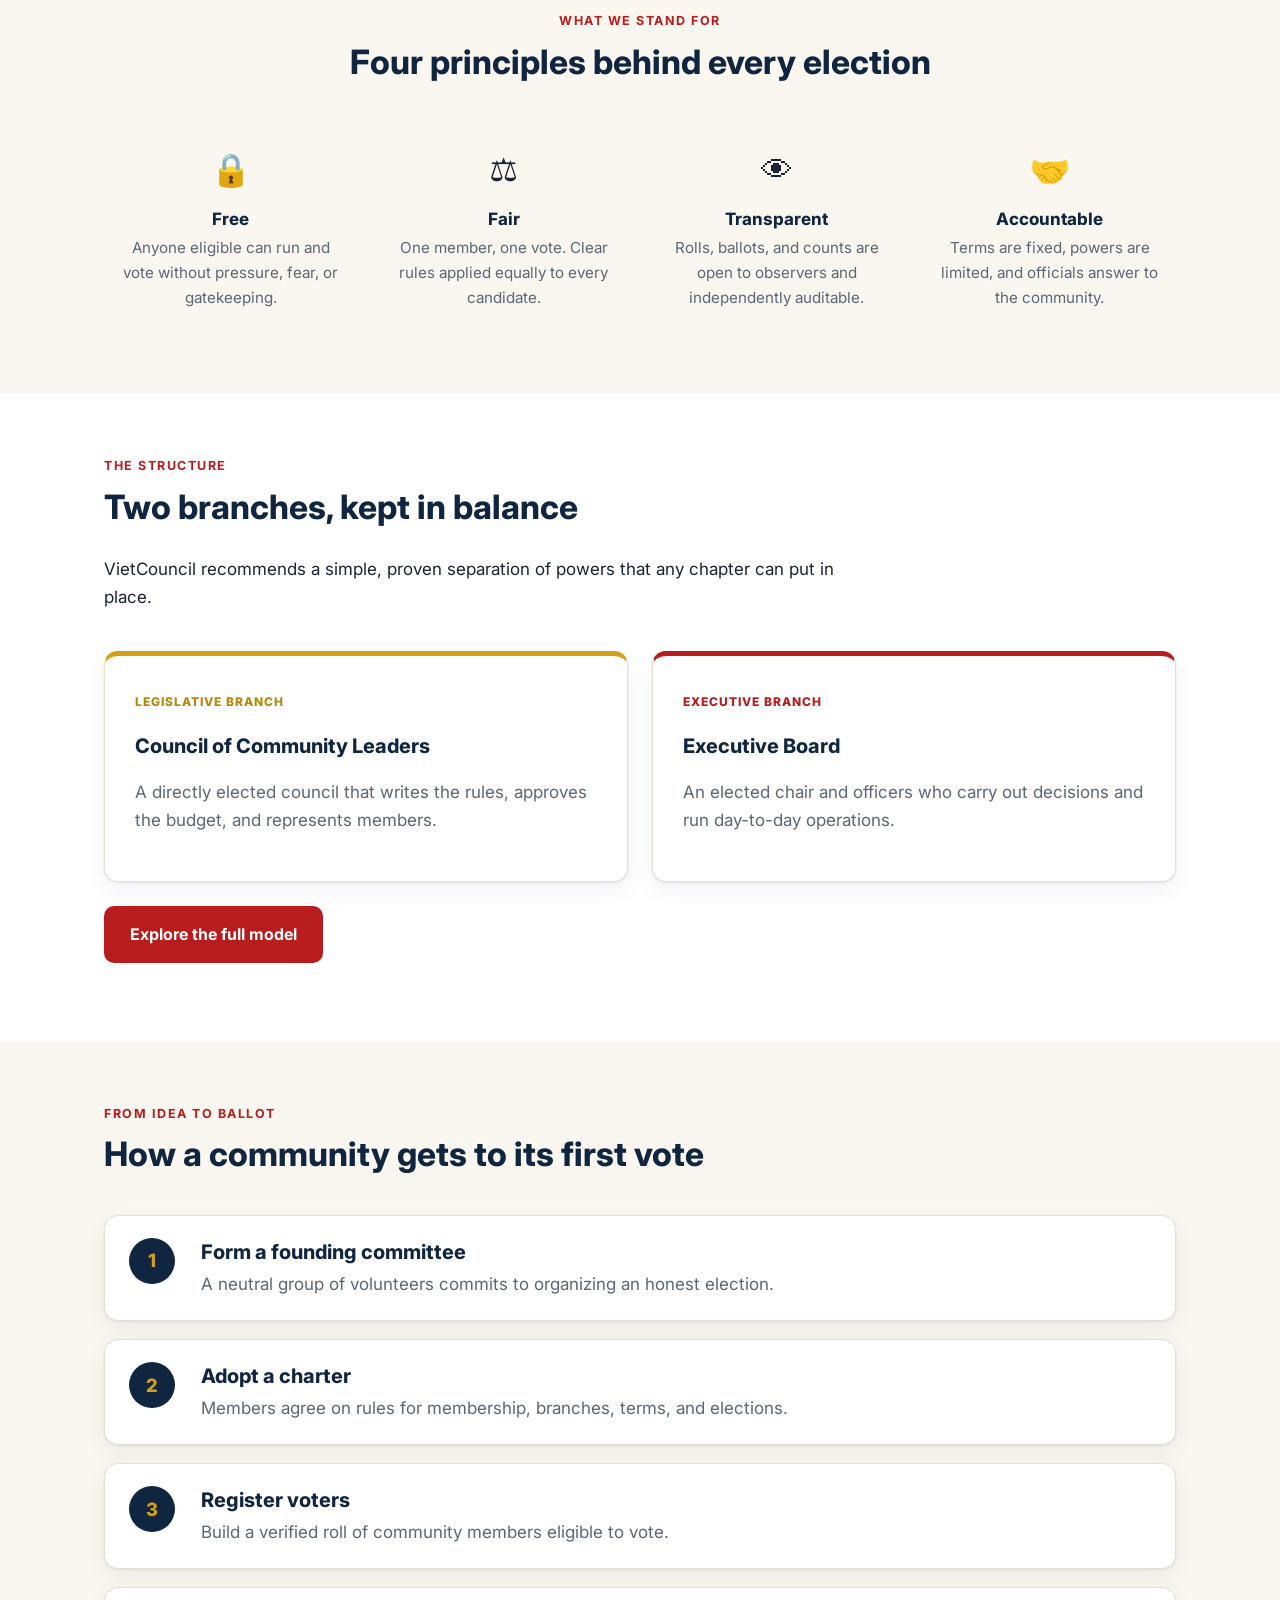
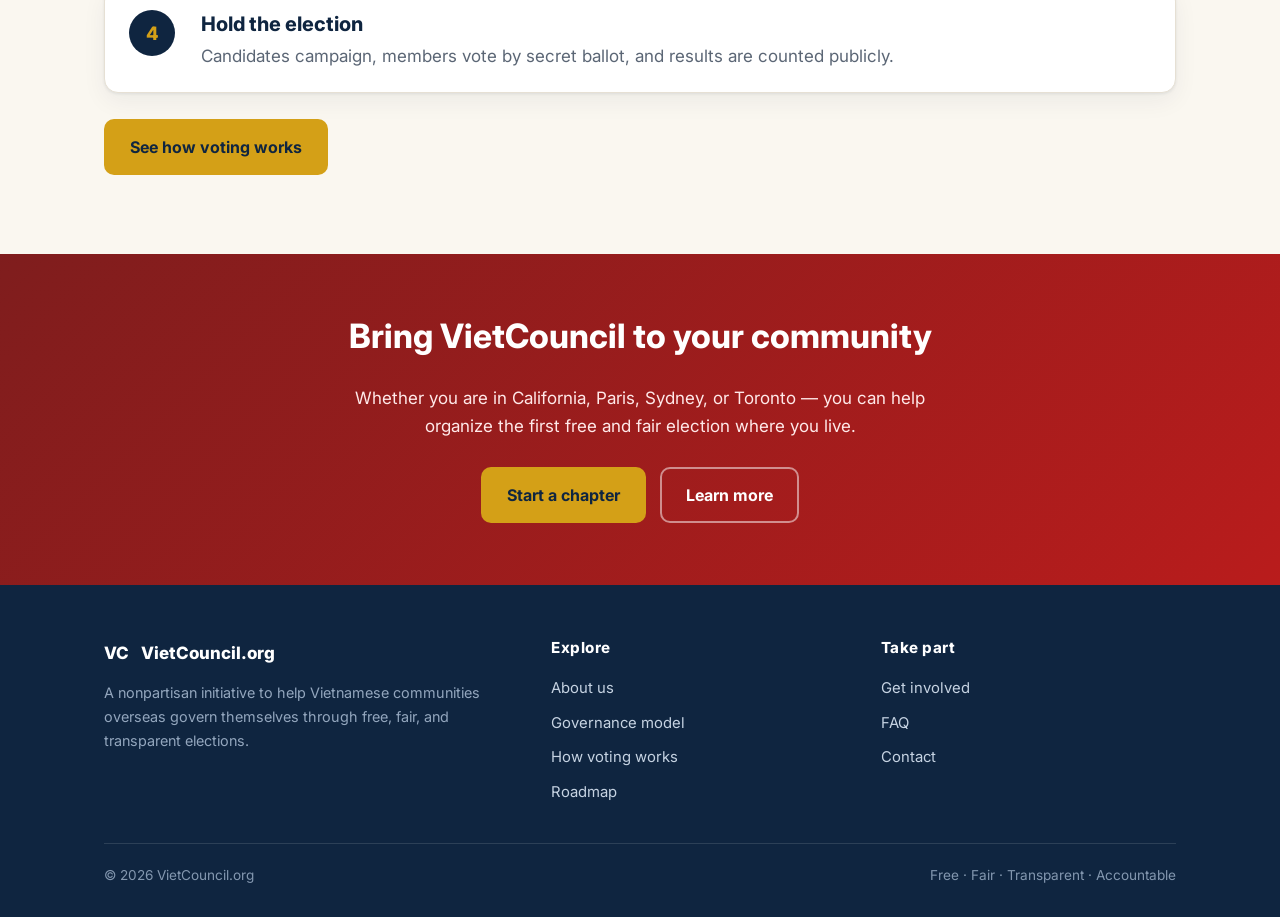
==== commit 55252176: "Revert "remove debug block" This reverts commit 507df55a064a40f54433931da581127eacbffa28." ====
--- a/index.html
+++ b/index.html
@@ -36,6 +36,15 @@
   </div>
 </header>
 
+
+<section class="test">
+  <div class="wrap">
+    <p style="text-align:center; font-size:14px; color:var(--muted)">
+      <strong>Note:</strong> This is a test version of the VietCouncil website. The content and design are still being finalized. Please check back later for the official launch.
+    </p>
+  </div>
+</section>
+
 <!-- HERO -->
 <section class="hero">
   <div class="wrap">
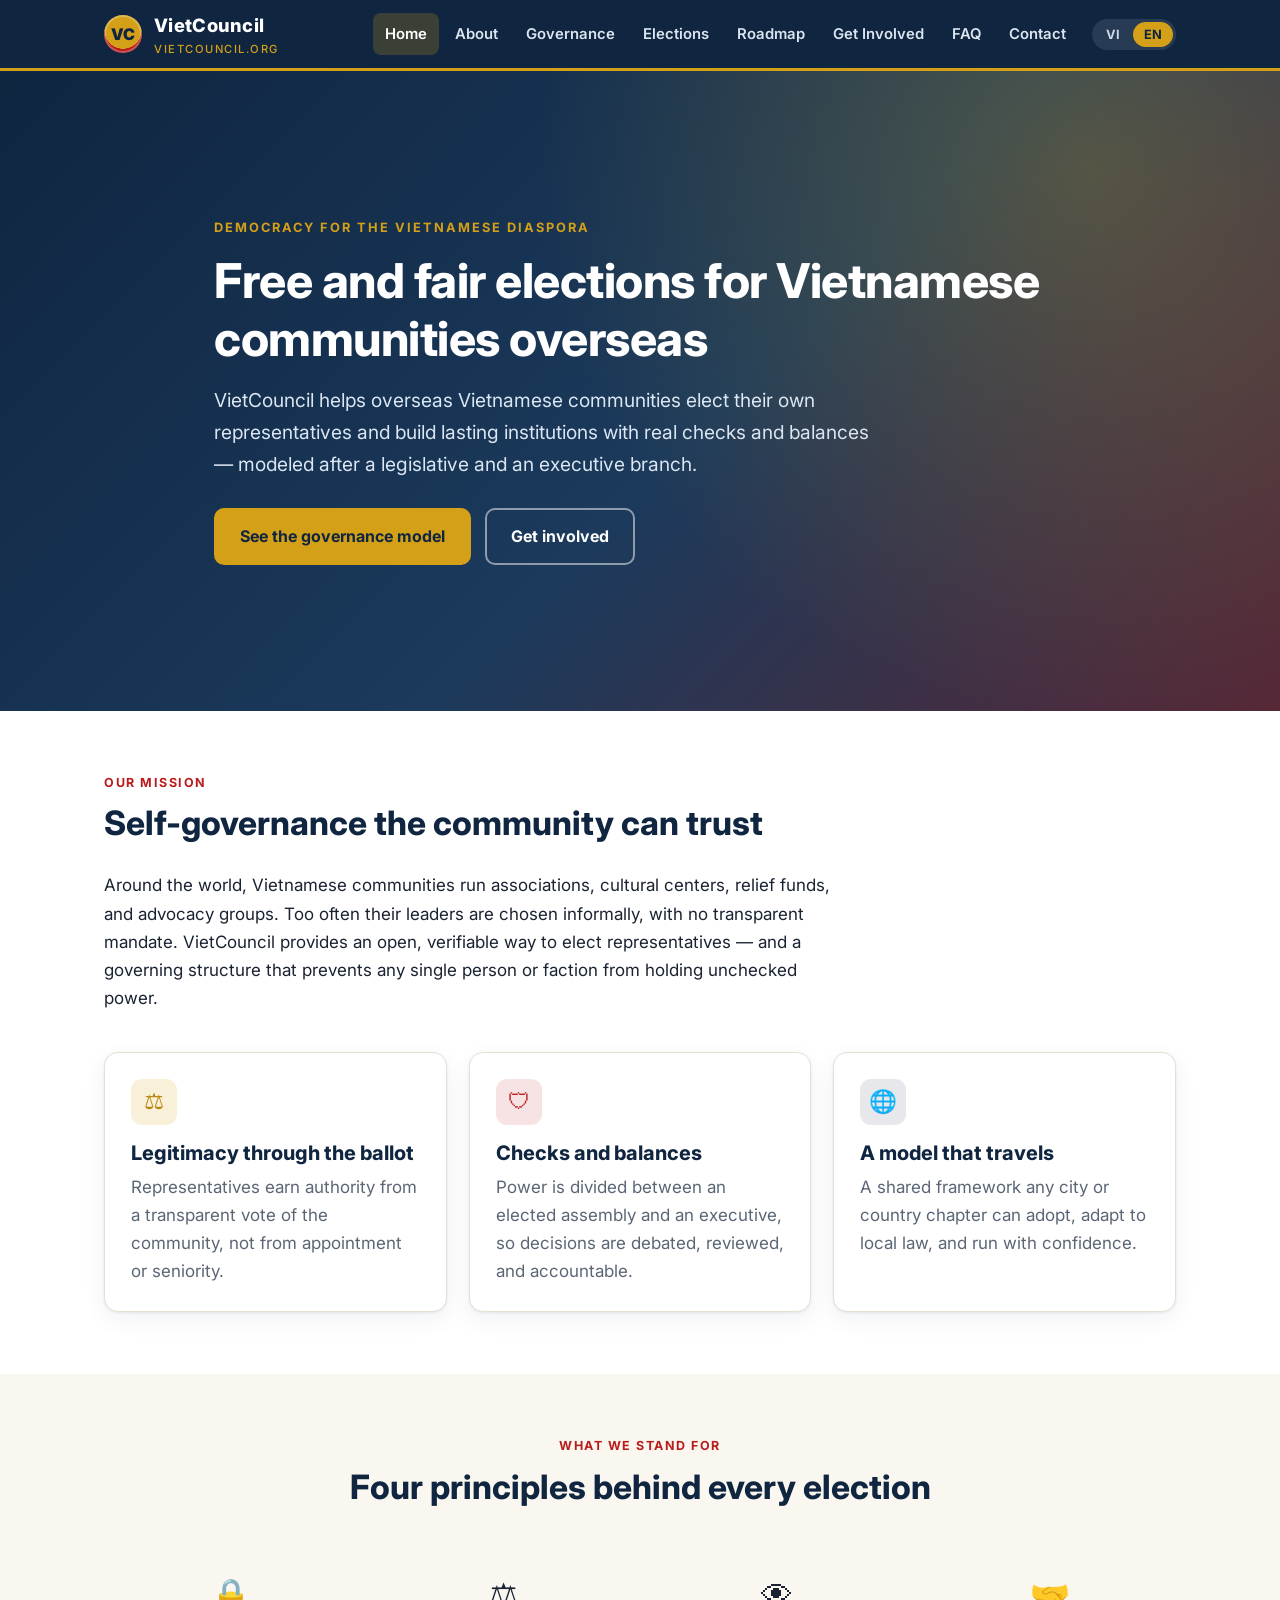
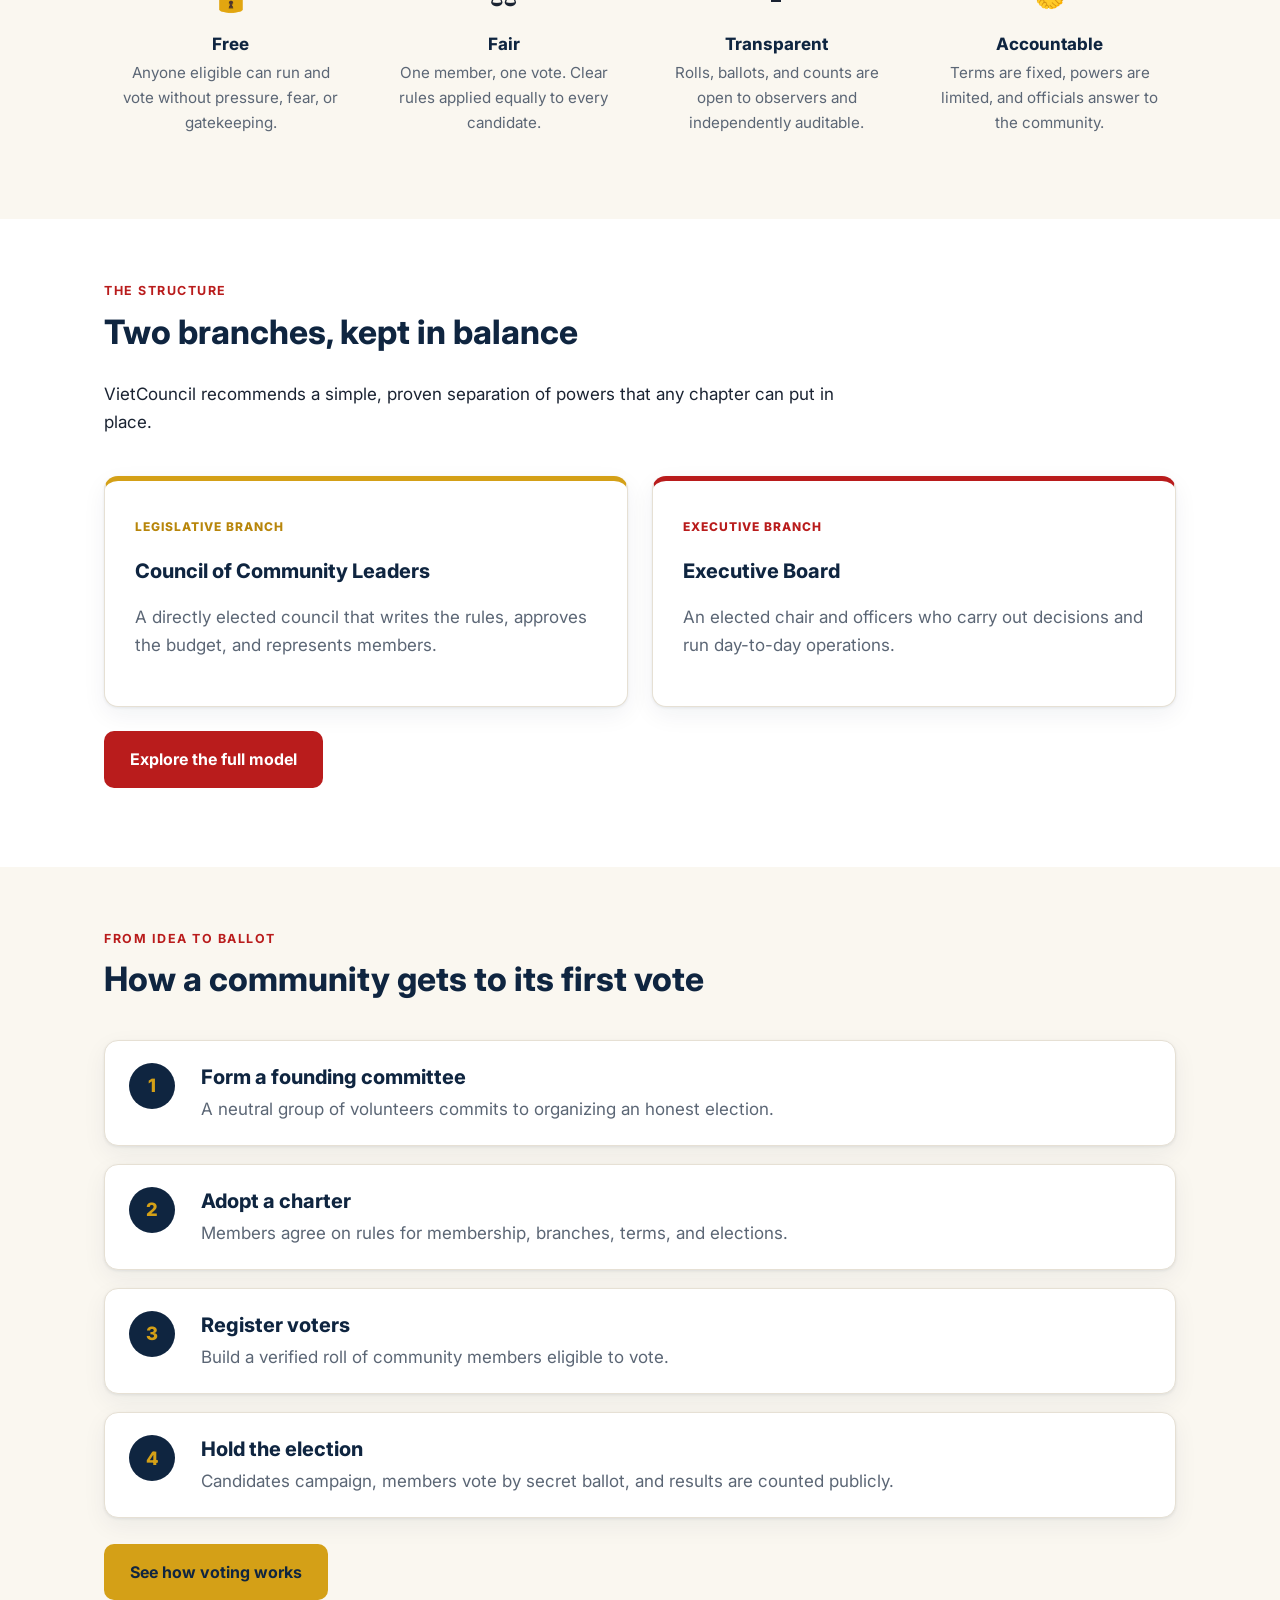
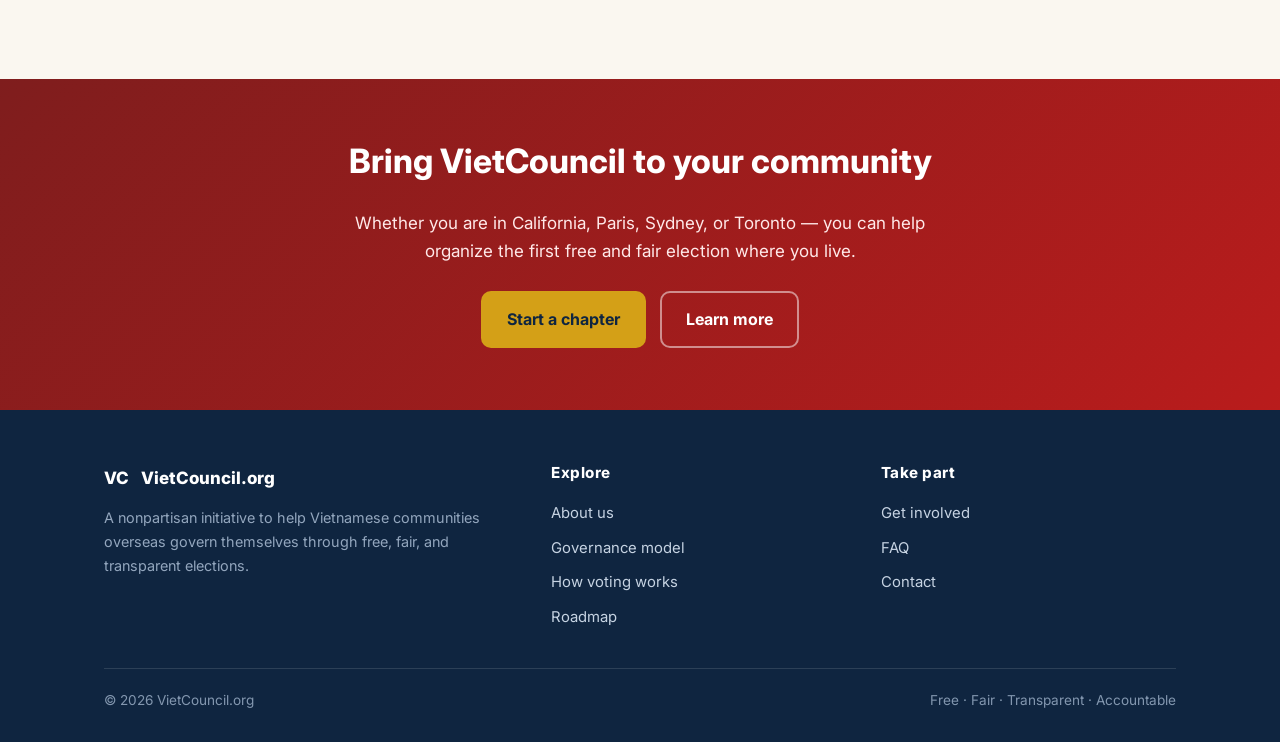
==== commit 2fb7ff27: "remove test block" ====
--- a/index.html
+++ b/index.html
@@ -36,15 +36,6 @@
   </div>
 </header>
 
-
-<section class="test">
-  <div class="wrap">
-    <p style="text-align:center; font-size:14px; color:var(--muted)">
-      <strong>Note:</strong> This is a test version of the VietCouncil website. The content and design are still being finalized. Please check back later for the official launch.
-    </p>
-  </div>
-</section>
-
 <!-- HERO -->
 <section class="hero">
   <div class="wrap">
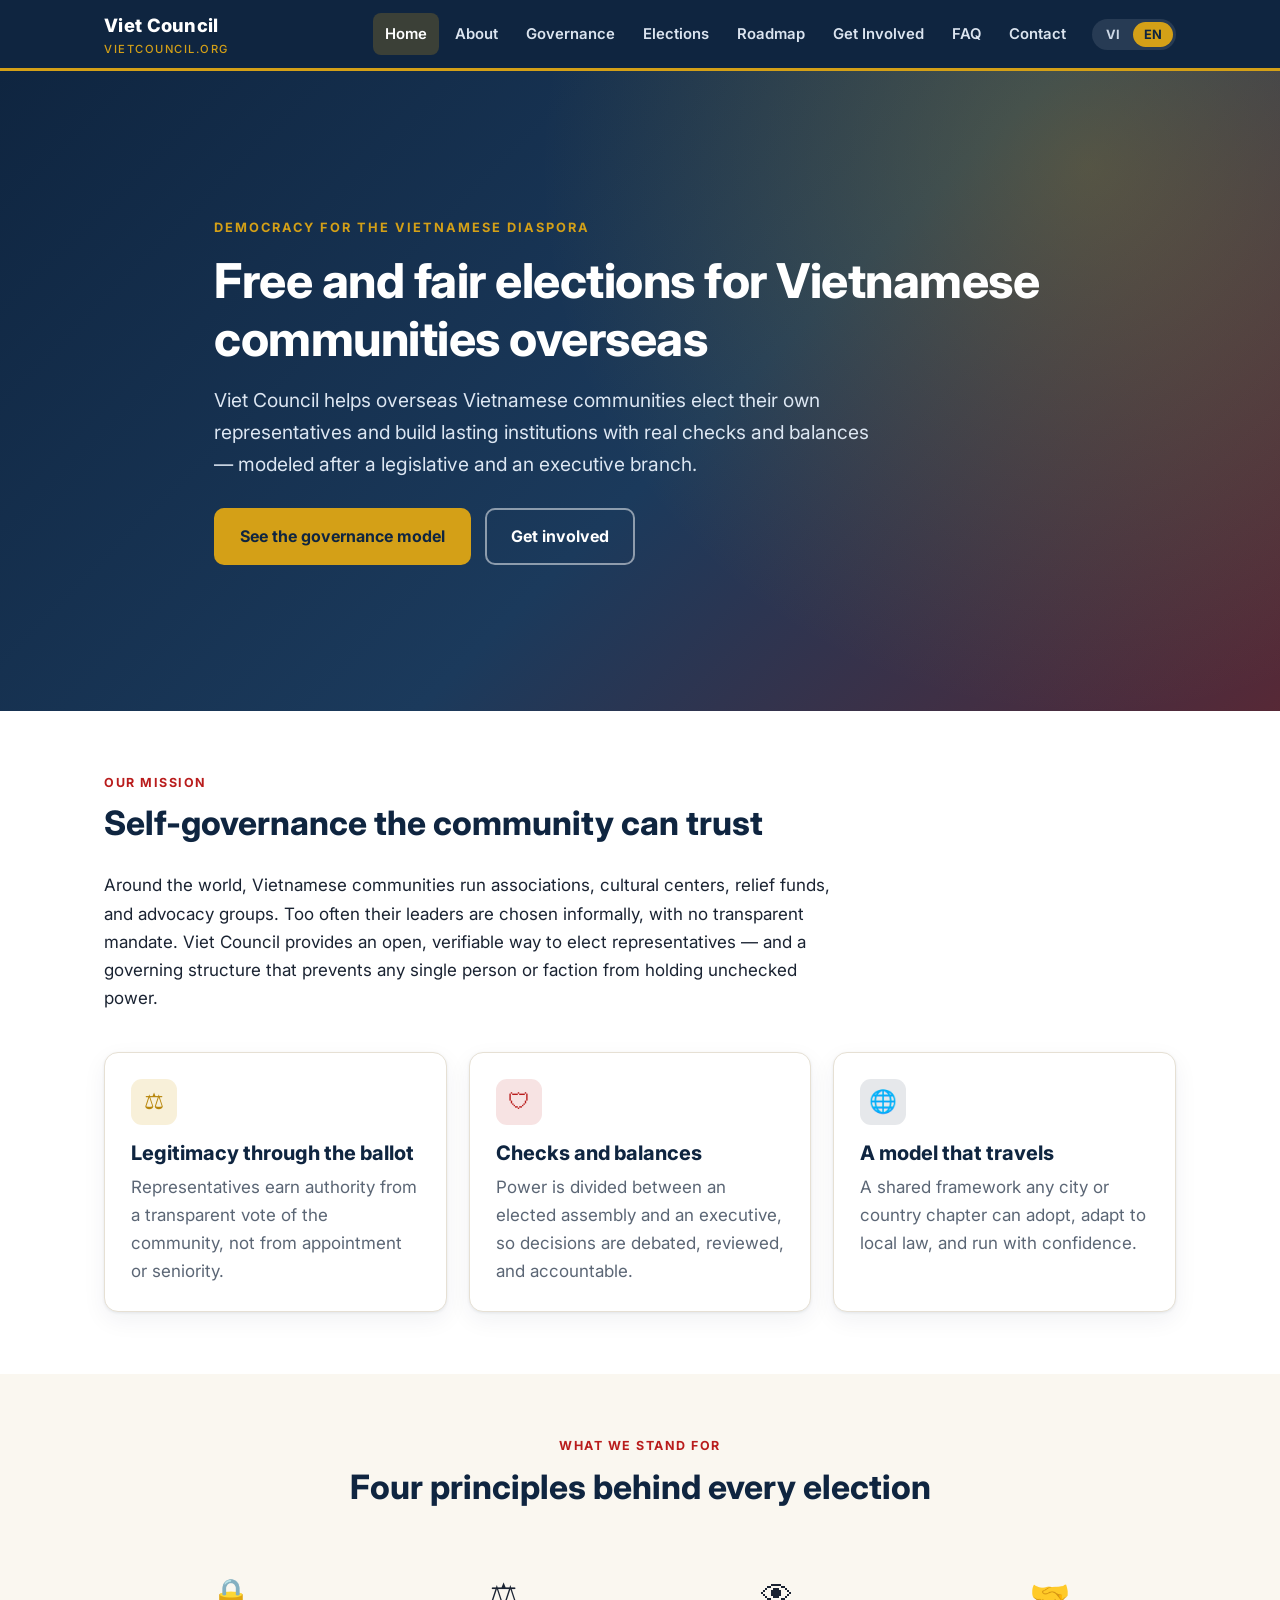
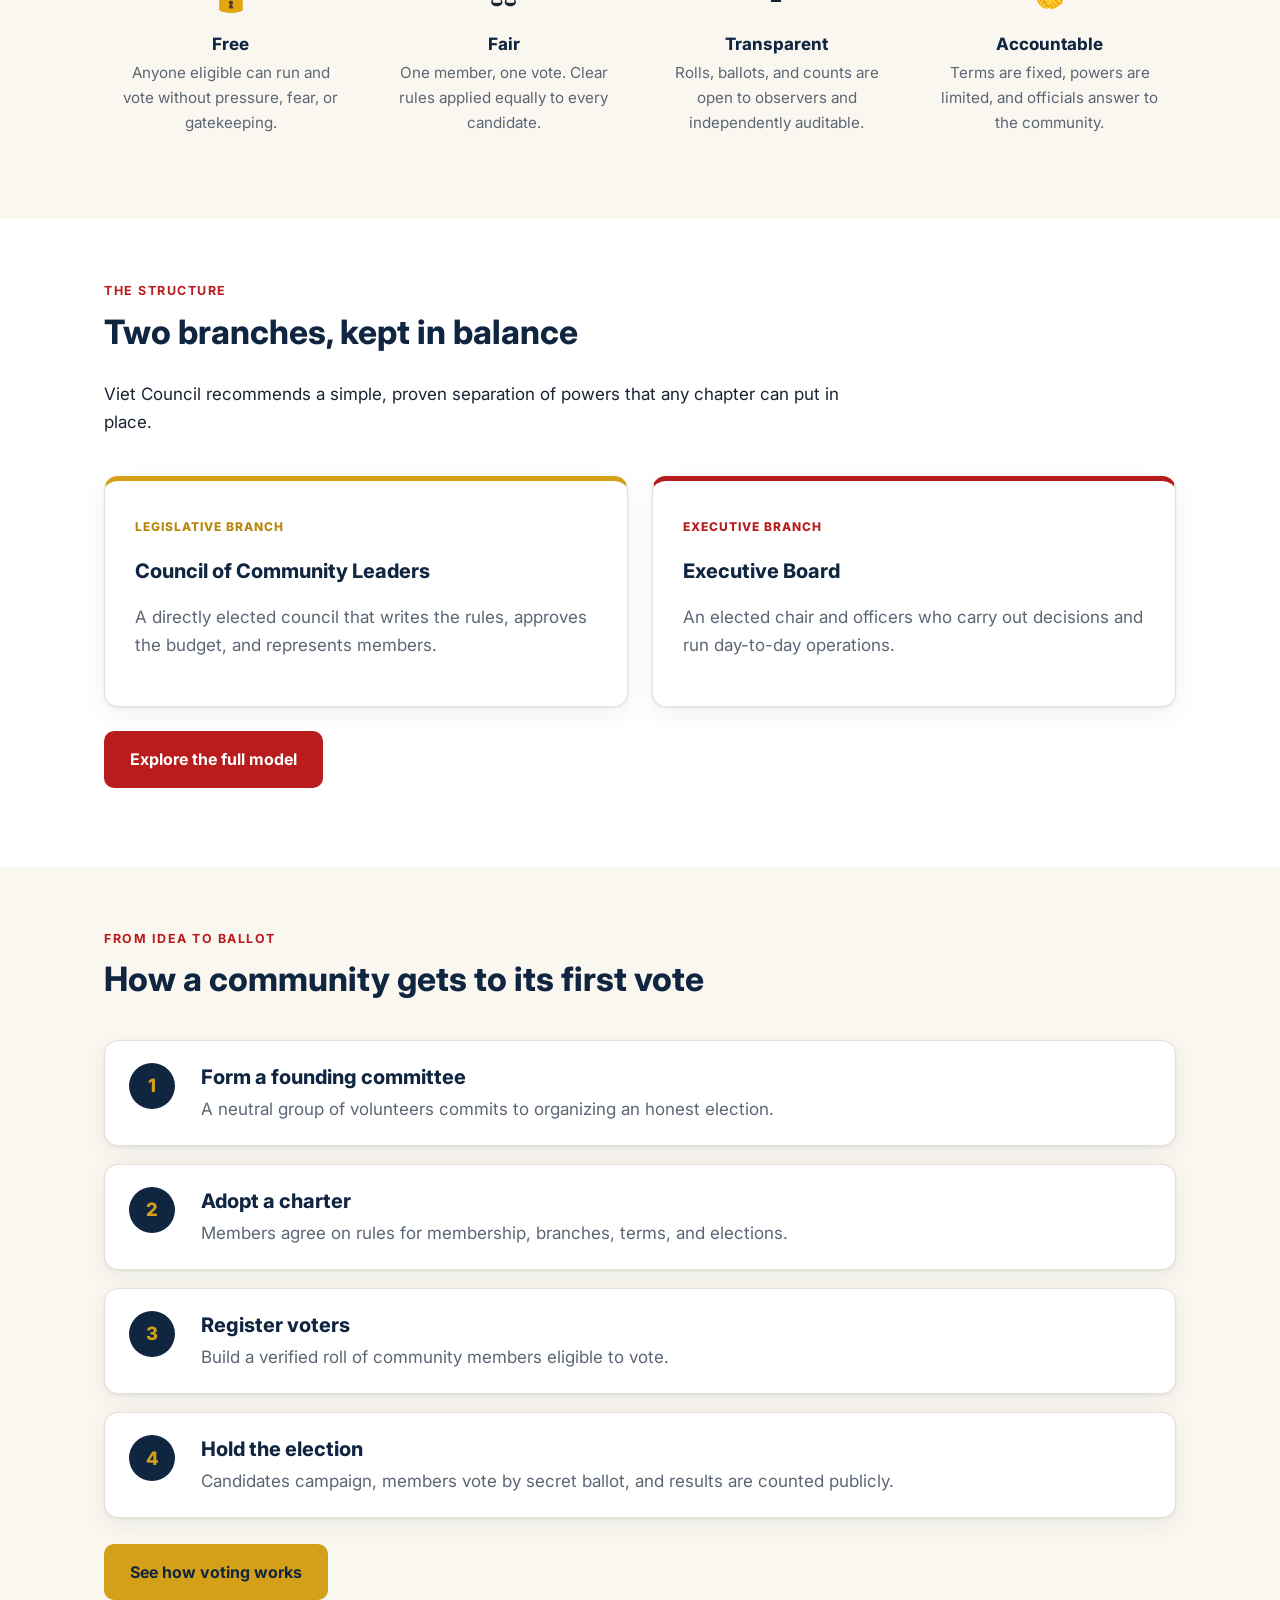
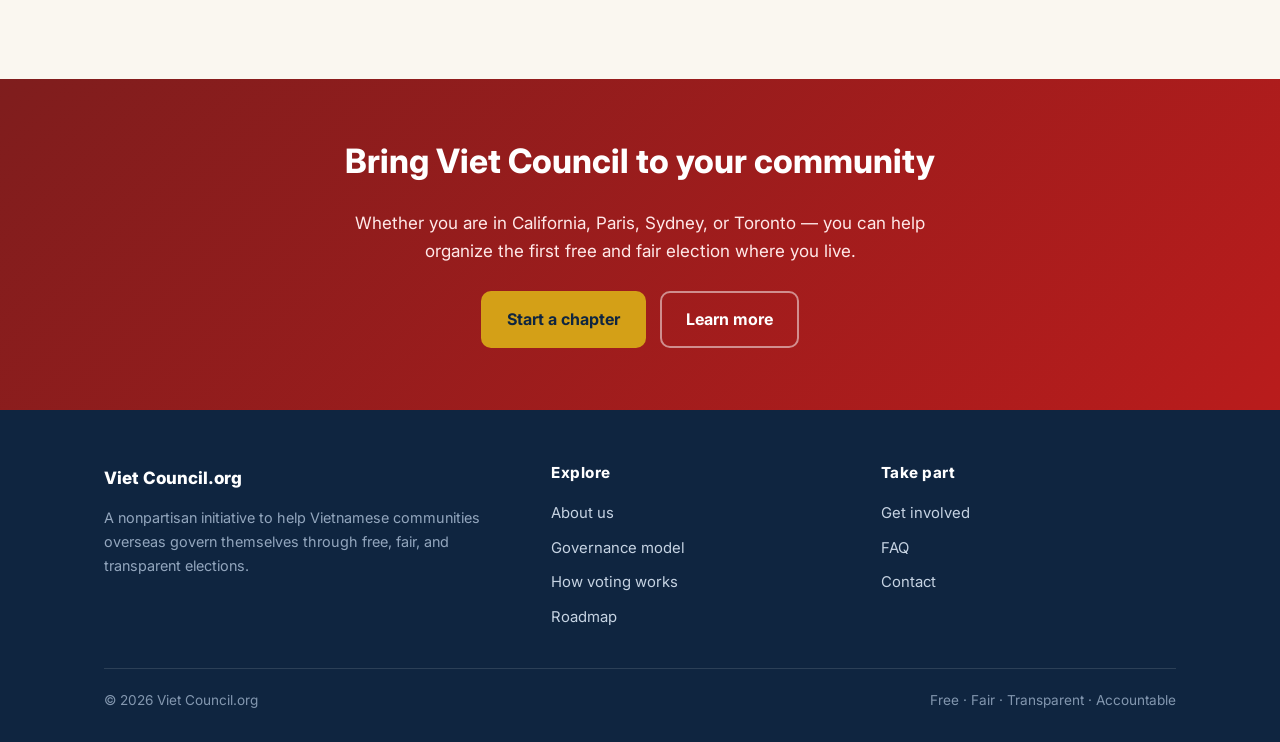
==== commit a52a8fb8: "change to Viet Council instead of VietCouncil" ====
--- a/index.html
+++ b/index.html
@@ -3,8 +3,8 @@
 <head>
 <meta charset="UTF-8">
 <meta name="viewport" content="width=device-width, initial-scale=1">
-<title>VietCouncil — Free & Fair Elections for Vietnamese Overseas Communities</title>
-<meta name="description" content="VietCouncil.org organizes free and fair elections and helps build democratic, check-and-balance institutions for Vietnamese communities overseas.">
+<title>Viet Council — Free & Fair Elections for Vietnamese Overseas Communities</title>
+<meta name="description" content="Viet Council.org organizes free and fair elections and helps build democratic, check-and-balance institutions for Vietnamese communities overseas.">
 <link rel="preconnect" href="https://fonts.googleapis.com">
 <link href="https://fonts.googleapis.com/css2?family=Inter:wght@400;500;600;700;800;900&display=swap" rel="stylesheet">
 <link rel="stylesheet" href="css/styles.css">
@@ -15,8 +15,8 @@
 <header class="topbar">
   <div class="wrap">
     <a class="brand" href="index.html">
-      <span class="mark">VC</span>
-      <span>VietCouncil<small>VIETCOUNCIL.ORG</small></span>
+      
+      <span>Viet Council<small>VIETCOUNCIL.ORG</small></span>
     </a>
     <button class="menu-btn" aria-label="Menu">&#9776;</button>
     <nav class="nav">
@@ -43,9 +43,9 @@
     <h1 data-en="Free and fair elections for Vietnamese communities overseas"
         data-vi="Bầu cử tự do và công bằng cho cộng đồng người Việt hải ngoại">
         Bầu cử tự do và công bằng cho cộng đồng người Việt hải ngoại</h1>
-    <p data-en="VietCouncil helps overseas Vietnamese communities elect their own representatives and build lasting institutions with real checks and balances — modeled after a legislative and an executive branch."
-       data-vi="VietCouncil giúp các cộng đồng người Việt hải ngoại tự bầu chọn đại diện của mình và xây dựng những định chế bền vững với cơ chế kiểm soát và cân bằng thực sự — theo mô hình có ngành lập pháp và ngành hành pháp.">
-       VietCouncil giúp các cộng đồng người Việt hải ngoại tự bầu chọn đại diện của mình và xây dựng những định chế bền vững với cơ chế kiểm soát và cân bằng thực sự — theo mô hình có ngành lập pháp và ngành hành pháp.</p>
+    <p data-en="Viet Council helps overseas Vietnamese communities elect their own representatives and build lasting institutions with real checks and balances — modeled after a legislative and an executive branch."
+       data-vi="Viet Council giúp các cộng đồng người Việt hải ngoại tự bầu chọn đại diện của mình và xây dựng những định chế bền vững với cơ chế kiểm soát và cân bằng thực sự — theo mô hình có ngành lập pháp và ngành hành pháp.">
+       Viet Council giúp các cộng đồng người Việt hải ngoại tự bầu chọn đại diện của mình và xây dựng những định chế bền vững với cơ chế kiểm soát và cân bằng thực sự — theo mô hình có ngành lập pháp và ngành hành pháp.</p>
     <div class="btnrow">
       <a class="btn btn-gold" href="governance.html" data-en="See the governance model" data-vi="Xem mô hình thể chế">Xem mô hình thể chế</a>
       <a class="btn btn-ghost" href="get-involved.html" data-en="Get involved" data-vi="Tham gia ngay">Tham gia ngay</a>
@@ -60,9 +60,9 @@
       <div class="kicker" data-en="Our mission" data-vi="Sứ mệnh">Sứ mệnh</div>
       <h2 data-en="Self-governance the community can trust"
           data-vi="Tự quản trị mà cộng đồng có thể tin tưởng">Tự quản trị mà cộng đồng có thể tin tưởng</h2>
-      <p data-en="Around the world, Vietnamese communities run associations, cultural centers, relief funds, and advocacy groups. Too often their leaders are chosen informally, with no transparent mandate. VietCouncil provides an open, verifiable way to elect representatives — and a governing structure that prevents any single person or faction from holding unchecked power."
-         data-vi="Trên khắp thế giới, các cộng đồng người Việt điều hành hội đoàn, trung tâm văn hóa, quỹ tương trợ và các nhóm vận động. Nhưng lãnh đạo thường được chọn một cách không chính thức, thiếu sự ủy nhiệm minh bạch. VietCouncil mang lại một phương thức bầu cử công khai, có thể kiểm chứng — cùng một cơ cấu quản trị ngăn không cho bất kỳ cá nhân hay phe nhóm nào nắm quyền lực không bị kiểm soát.">
-         Trên khắp thế giới, các cộng đồng người Việt điều hành hội đoàn, trung tâm văn hóa, quỹ tương trợ và các nhóm vận động. Nhưng lãnh đạo thường được chọn một cách không chính thức, thiếu sự ủy nhiệm minh bạch. VietCouncil mang lại một phương thức bầu cử công khai, có thể kiểm chứng — cùng một cơ cấu quản trị ngăn không cho bất kỳ cá nhân hay phe nhóm nào nắm quyền lực không bị kiểm soát.</p>
+      <p data-en="Around the world, Vietnamese communities run associations, cultural centers, relief funds, and advocacy groups. Too often their leaders are chosen informally, with no transparent mandate. Viet Council provides an open, verifiable way to elect representatives — and a governing structure that prevents any single person or faction from holding unchecked power."
+         data-vi="Trên khắp thế giới, các cộng đồng người Việt điều hành hội đoàn, trung tâm văn hóa, quỹ tương trợ và các nhóm vận động. Nhưng lãnh đạo thường được chọn một cách không chính thức, thiếu sự ủy nhiệm minh bạch. Viet Council mang lại một phương thức bầu cử công khai, có thể kiểm chứng — cùng một cơ cấu quản trị ngăn không cho bất kỳ cá nhân hay phe nhóm nào nắm quyền lực không bị kiểm soát.">
+         Trên khắp thế giới, các cộng đồng người Việt điều hành hội đoàn, trung tâm văn hóa, quỹ tương trợ và các nhóm vận động. Nhưng lãnh đạo thường được chọn một cách không chính thức, thiếu sự ủy nhiệm minh bạch. Viet Council mang lại một phương thức bầu cử công khai, có thể kiểm chứng — cùng một cơ cấu quản trị ngăn không cho bất kỳ cá nhân hay phe nhóm nào nắm quyền lực không bị kiểm soát.</p>
     </div>
 
     <div class="grid cols-3">
@@ -130,8 +130,8 @@
     <div class="section-lead">
       <div class="kicker" data-en="The structure" data-vi="Cơ cấu">Cơ cấu</div>
       <h2 data-en="Two branches, kept in balance" data-vi="Hai ngành, giữ thế cân bằng">Hai ngành, giữ thế cân bằng</h2>
-      <p data-en="VietCouncil recommends a simple, proven separation of powers that any chapter can put in place."
-         data-vi="VietCouncil đề xuất một sự phân quyền đơn giản và đã được kiểm chứng mà bất kỳ chi hội nào cũng có thể áp dụng.">VietCouncil đề xuất một sự phân quyền đơn giản và đã được kiểm chứng mà bất kỳ chi hội nào cũng có thể áp dụng.</p>
+      <p data-en="Viet Council recommends a simple, proven separation of powers that any chapter can put in place."
+         data-vi="Viet Council đề xuất một sự phân quyền đơn giản và đã được kiểm chứng mà bất kỳ chi hội nào cũng có thể áp dụng.">Viet Council đề xuất một sự phân quyền đơn giản và đã được kiểm chứng mà bất kỳ chi hội nào cũng có thể áp dụng.</p>
     </div>
     <div class="branches">
       <div class="branch leg">
@@ -187,7 +187,7 @@
 <!-- CTA BAND -->
 <section class="band">
   <div class="wrap">
-    <h2 data-en="Bring VietCouncil to your community" data-vi="Đưa VietCouncil đến cộng đồng của bạn">Đưa VietCouncil đến cộng đồng của bạn</h2>
+    <h2 data-en="Bring Viet Council to your community" data-vi="Đưa Viet Council đến cộng đồng của bạn">Đưa Viet Council đến cộng đồng của bạn</h2>
     <p data-en="Whether you are in California, Paris, Sydney, or Toronto — you can help organize the first free and fair election where you live."
        data-vi="Dù bạn ở California, Paris, Sydney hay Toronto — bạn đều có thể góp phần tổ chức cuộc bầu cử tự do và công bằng đầu tiên ngay tại nơi mình sống.">Dù bạn ở California, Paris, Sydney hay Toronto — bạn đều có thể góp phần tổ chức cuộc bầu cử tự do và công bằng đầu tiên ngay tại nơi mình sống.</p>
     <div class="btnrow" style="justify-content:center">
@@ -202,7 +202,7 @@
   <div class="wrap">
     <div class="cols">
       <div>
-        <div class="fbrand"><span class="mark">VC</span> VietCouncil.org</div>
+        <div class="fbrand"> Viet Council.org</div>
         <p data-en="A nonpartisan initiative to help Vietnamese communities overseas govern themselves through free, fair, and transparent elections."
            data-vi="Một sáng kiến phi đảng phái nhằm giúp cộng đồng người Việt hải ngoại tự quản trị thông qua bầu cử tự do, công bằng và minh bạch.">Một sáng kiến phi đảng phái nhằm giúp cộng đồng người Việt hải ngoại tự quản trị thông qua bầu cử tự do, công bằng và minh bạch.</p>
       </div>
@@ -221,7 +221,7 @@
       </div>
     </div>
     <div class="bottom">
-      <span>&copy; <span data-year>2026</span> VietCouncil.org</span>
+      <span>&copy; <span data-year>2026</span> Viet Council.org</span>
       <span data-en="Free &middot; Fair &middot; Transparent &middot; Accountable" data-vi="Tự do &middot; Công bằng &middot; Minh bạch &middot; Trách nhiệm">Tự do &middot; Công bằng &middot; Minh bạch &middot; Trách nhiệm</span>
     </div>
   </div>
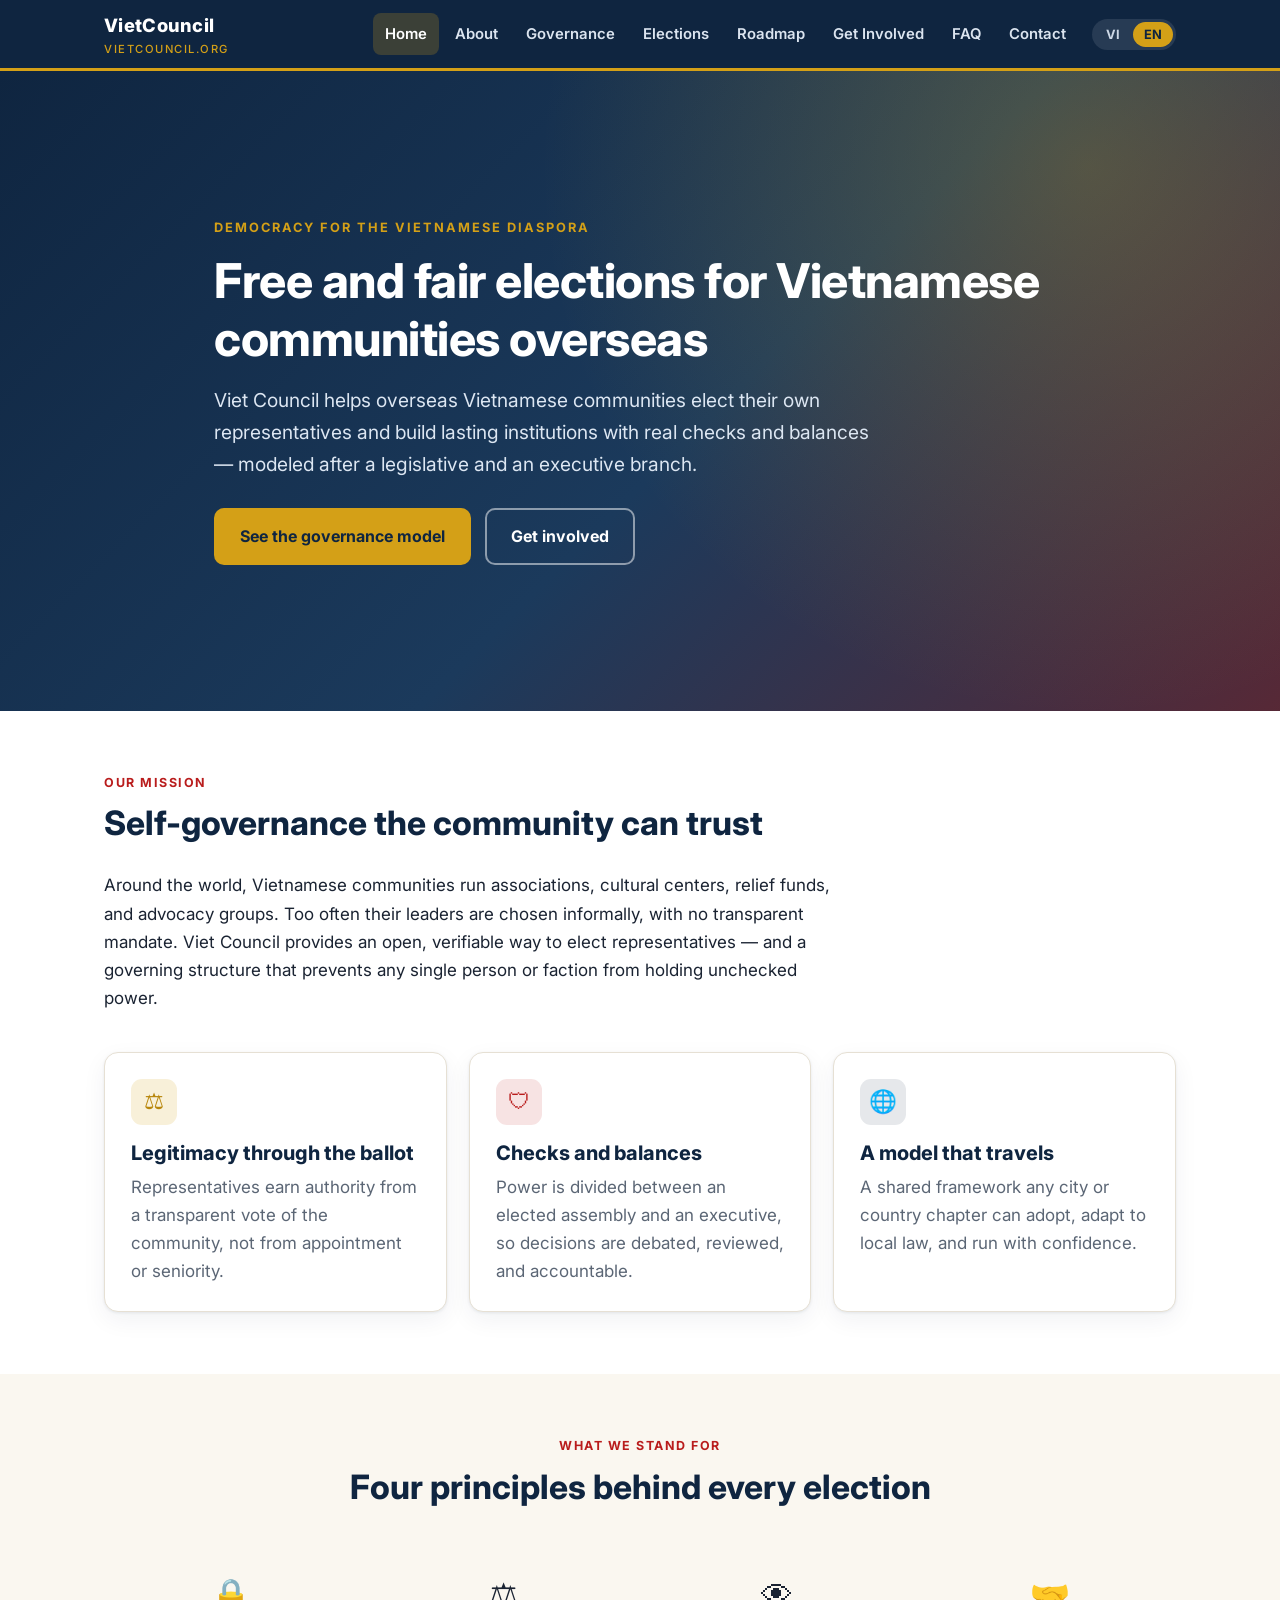
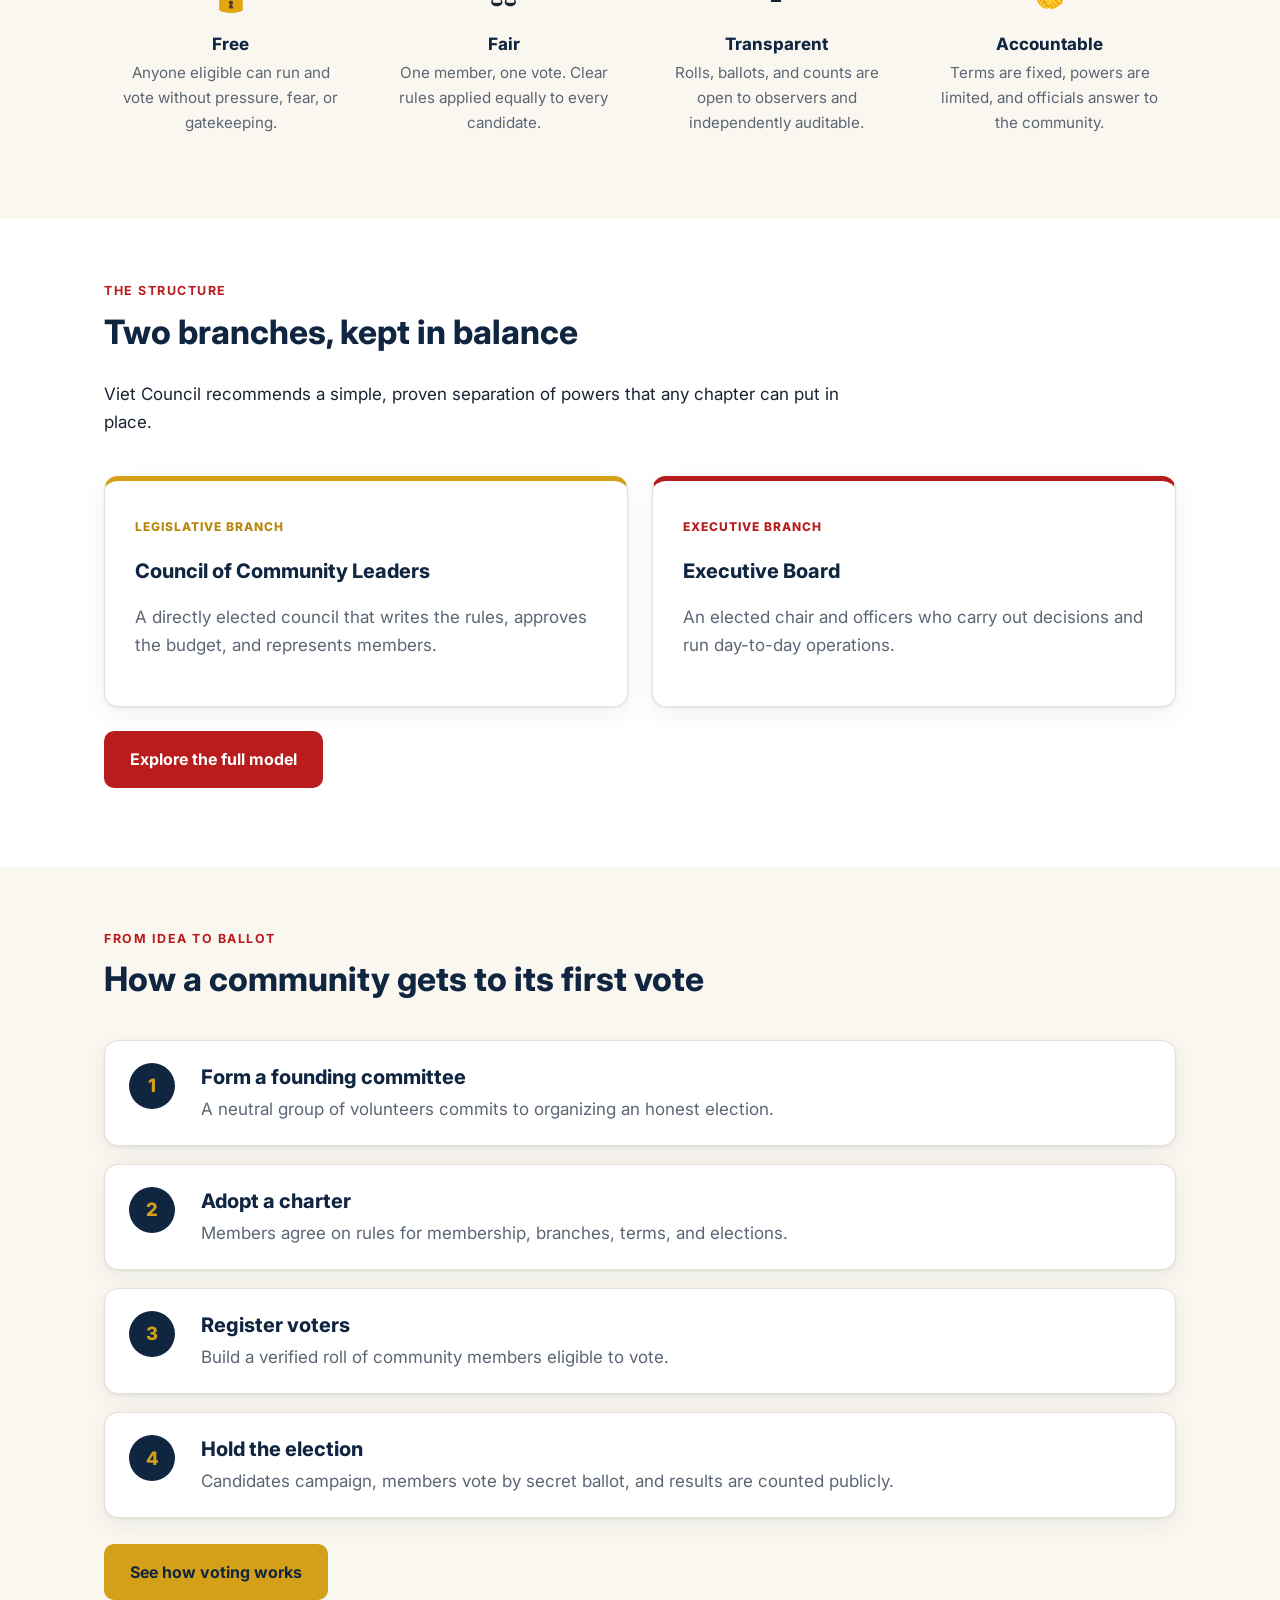
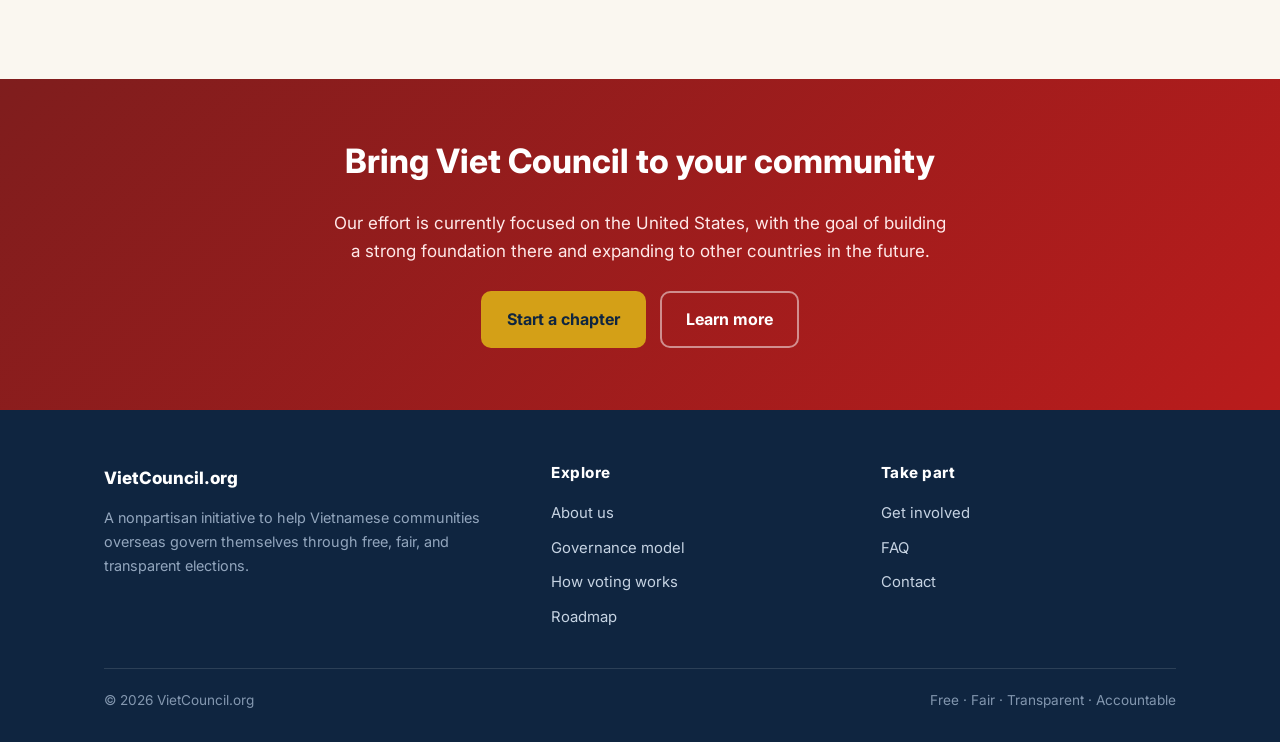
==== commit 0c729c1d: "enhance messages" ====
--- a/index.html
+++ b/index.html
@@ -4,7 +4,7 @@
 <meta charset="UTF-8">
 <meta name="viewport" content="width=device-width, initial-scale=1">
 <title>Viet Council — Free & Fair Elections for Vietnamese Overseas Communities</title>
-<meta name="description" content="Viet Council.org organizes free and fair elections and helps build democratic, check-and-balance institutions for Vietnamese communities overseas.">
+<meta name="description" content="VietCouncil.org organizes free and fair elections and helps build democratic, check-and-balance institutions for Vietnamese communities overseas.">
 <link rel="preconnect" href="https://fonts.googleapis.com">
 <link href="https://fonts.googleapis.com/css2?family=Inter:wght@400;500;600;700;800;900&display=swap" rel="stylesheet">
 <link rel="stylesheet" href="css/styles.css">
@@ -16,7 +16,7 @@
   <div class="wrap">
     <a class="brand" href="index.html">
       
-      <span>Viet Council<small>VIETCOUNCIL.ORG</small></span>
+      <span>VietCouncil<small>VIETCOUNCIL.ORG</small></span>
     </a>
     <button class="menu-btn" aria-label="Menu">&#9776;</button>
     <nav class="nav">
@@ -188,8 +188,8 @@
 <section class="band">
   <div class="wrap">
     <h2 data-en="Bring Viet Council to your community" data-vi="Đưa Viet Council đến cộng đồng của bạn">Đưa Viet Council đến cộng đồng của bạn</h2>
-    <p data-en="Whether you are in California, Paris, Sydney, or Toronto — you can help organize the first free and fair election where you live."
-       data-vi="Dù bạn ở California, Paris, Sydney hay Toronto — bạn đều có thể góp phần tổ chức cuộc bầu cử tự do và công bằng đầu tiên ngay tại nơi mình sống.">Dù bạn ở California, Paris, Sydney hay Toronto — bạn đều có thể góp phần tổ chức cuộc bầu cử tự do và công bằng đầu tiên ngay tại nơi mình sống.</p>
+    <p data-en="Our effort is currently focused on the United States, with the goal of building a strong foundation there and expanding to other countries in the future."
+       data-vi="Hiện nay, nỗ lực của chúng tôi tập trung chủ yếu vào Hoa Kỳ, với mục tiêu xây dựng một nền tảng vững chắc tại đây trước khi mở rộng sang các quốc gia khác trong tương lai.">Hiện nay, nỗ lực của chúng tôi tập trung chủ yếu vào Hoa Kỳ, với mục tiêu xây dựng một nền tảng vững chắc tại đây trước khi mở rộng sang các quốc gia khác trong tương lai.</p>
     <div class="btnrow" style="justify-content:center">
       <a class="btn btn-gold" href="get-involved.html" data-en="Start a chapter" data-vi="Khởi lập chi hội">Khởi lập chi hội</a>
       <a class="btn btn-ghost" href="about.html" data-en="Learn more" data-vi="Tìm hiểu thêm">Tìm hiểu thêm</a>
@@ -202,7 +202,7 @@
   <div class="wrap">
     <div class="cols">
       <div>
-        <div class="fbrand"> Viet Council.org</div>
+        <div class="fbrand"> VietCouncil.org</div>
         <p data-en="A nonpartisan initiative to help Vietnamese communities overseas govern themselves through free, fair, and transparent elections."
            data-vi="Một sáng kiến phi đảng phái nhằm giúp cộng đồng người Việt hải ngoại tự quản trị thông qua bầu cử tự do, công bằng và minh bạch.">Một sáng kiến phi đảng phái nhằm giúp cộng đồng người Việt hải ngoại tự quản trị thông qua bầu cử tự do, công bằng và minh bạch.</p>
       </div>
@@ -221,7 +221,7 @@
       </div>
     </div>
     <div class="bottom">
-      <span>&copy; <span data-year>2026</span> Viet Council.org</span>
+      <span>&copy; <span data-year>2026</span> VietCouncil.org</span>
       <span data-en="Free &middot; Fair &middot; Transparent &middot; Accountable" data-vi="Tự do &middot; Công bằng &middot; Minh bạch &middot; Trách nhiệm">Tự do &middot; Công bằng &middot; Minh bạch &middot; Trách nhiệm</span>
     </div>
   </div>
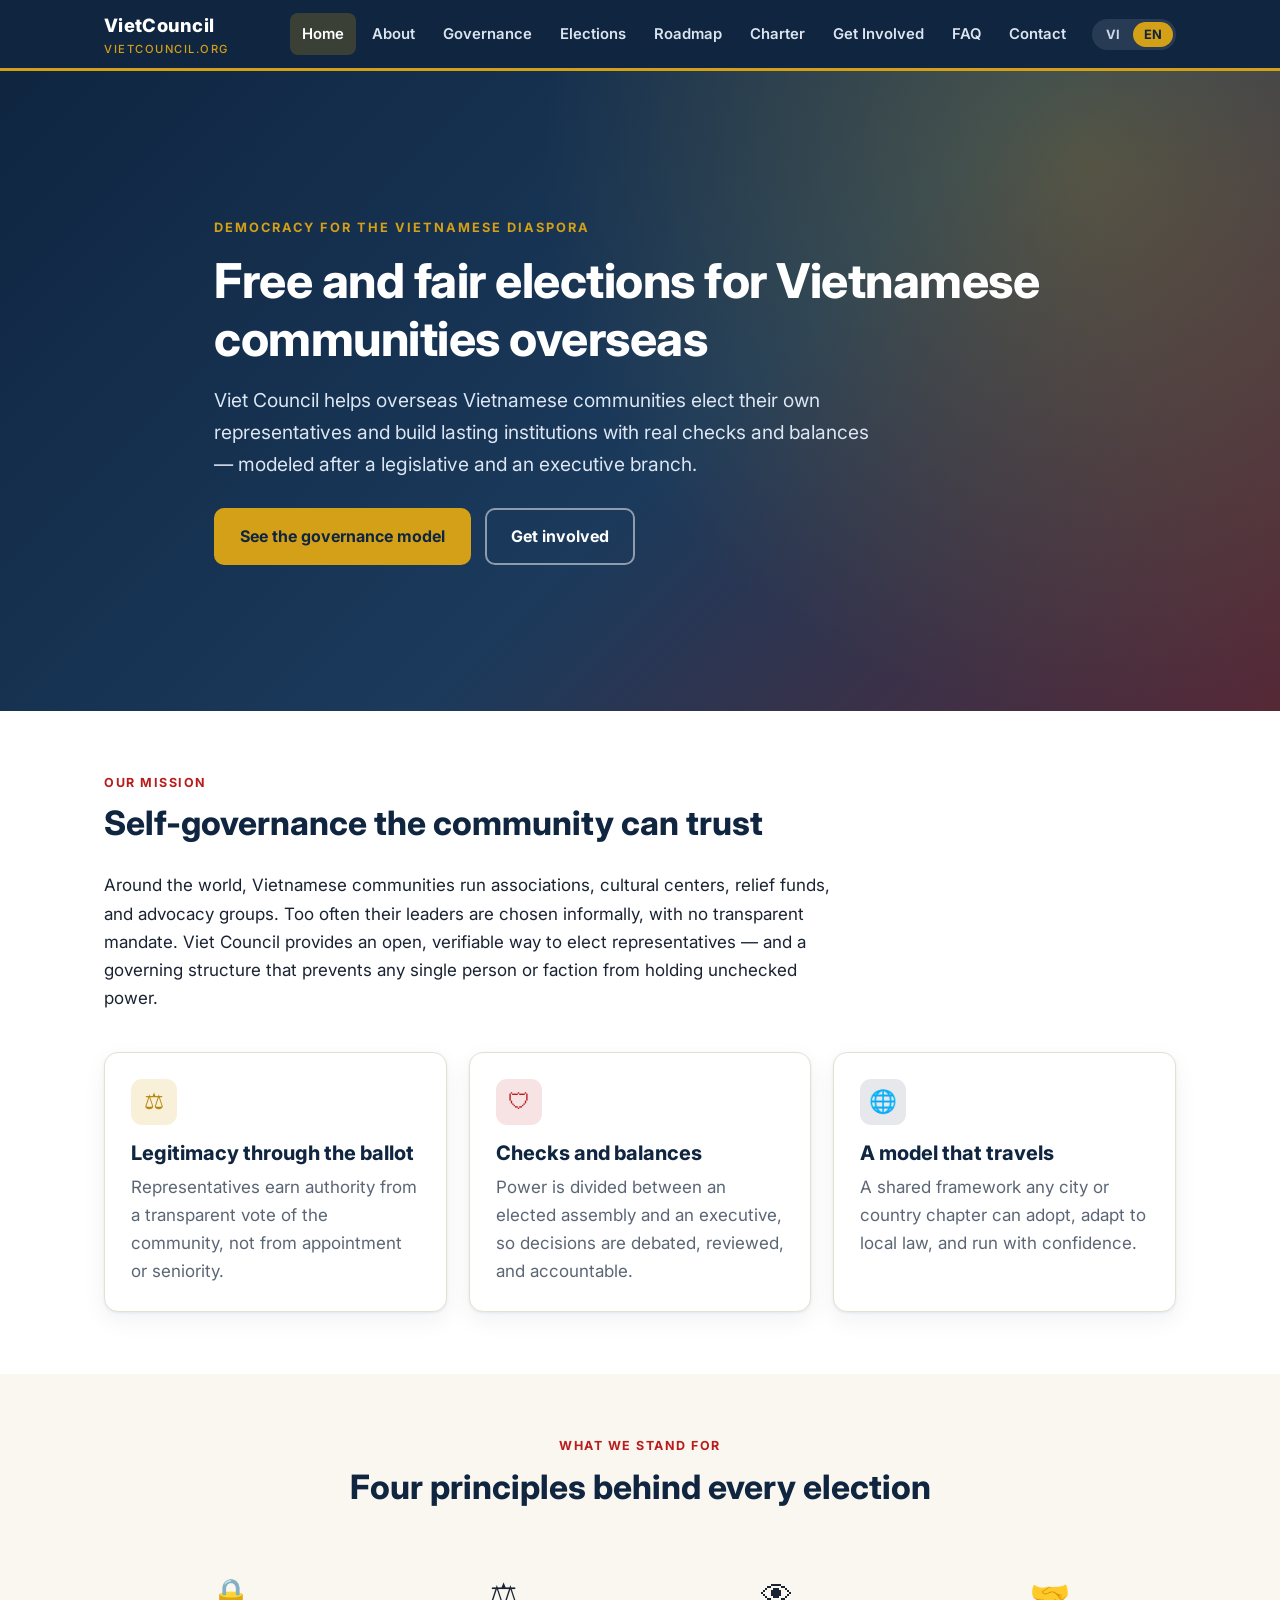
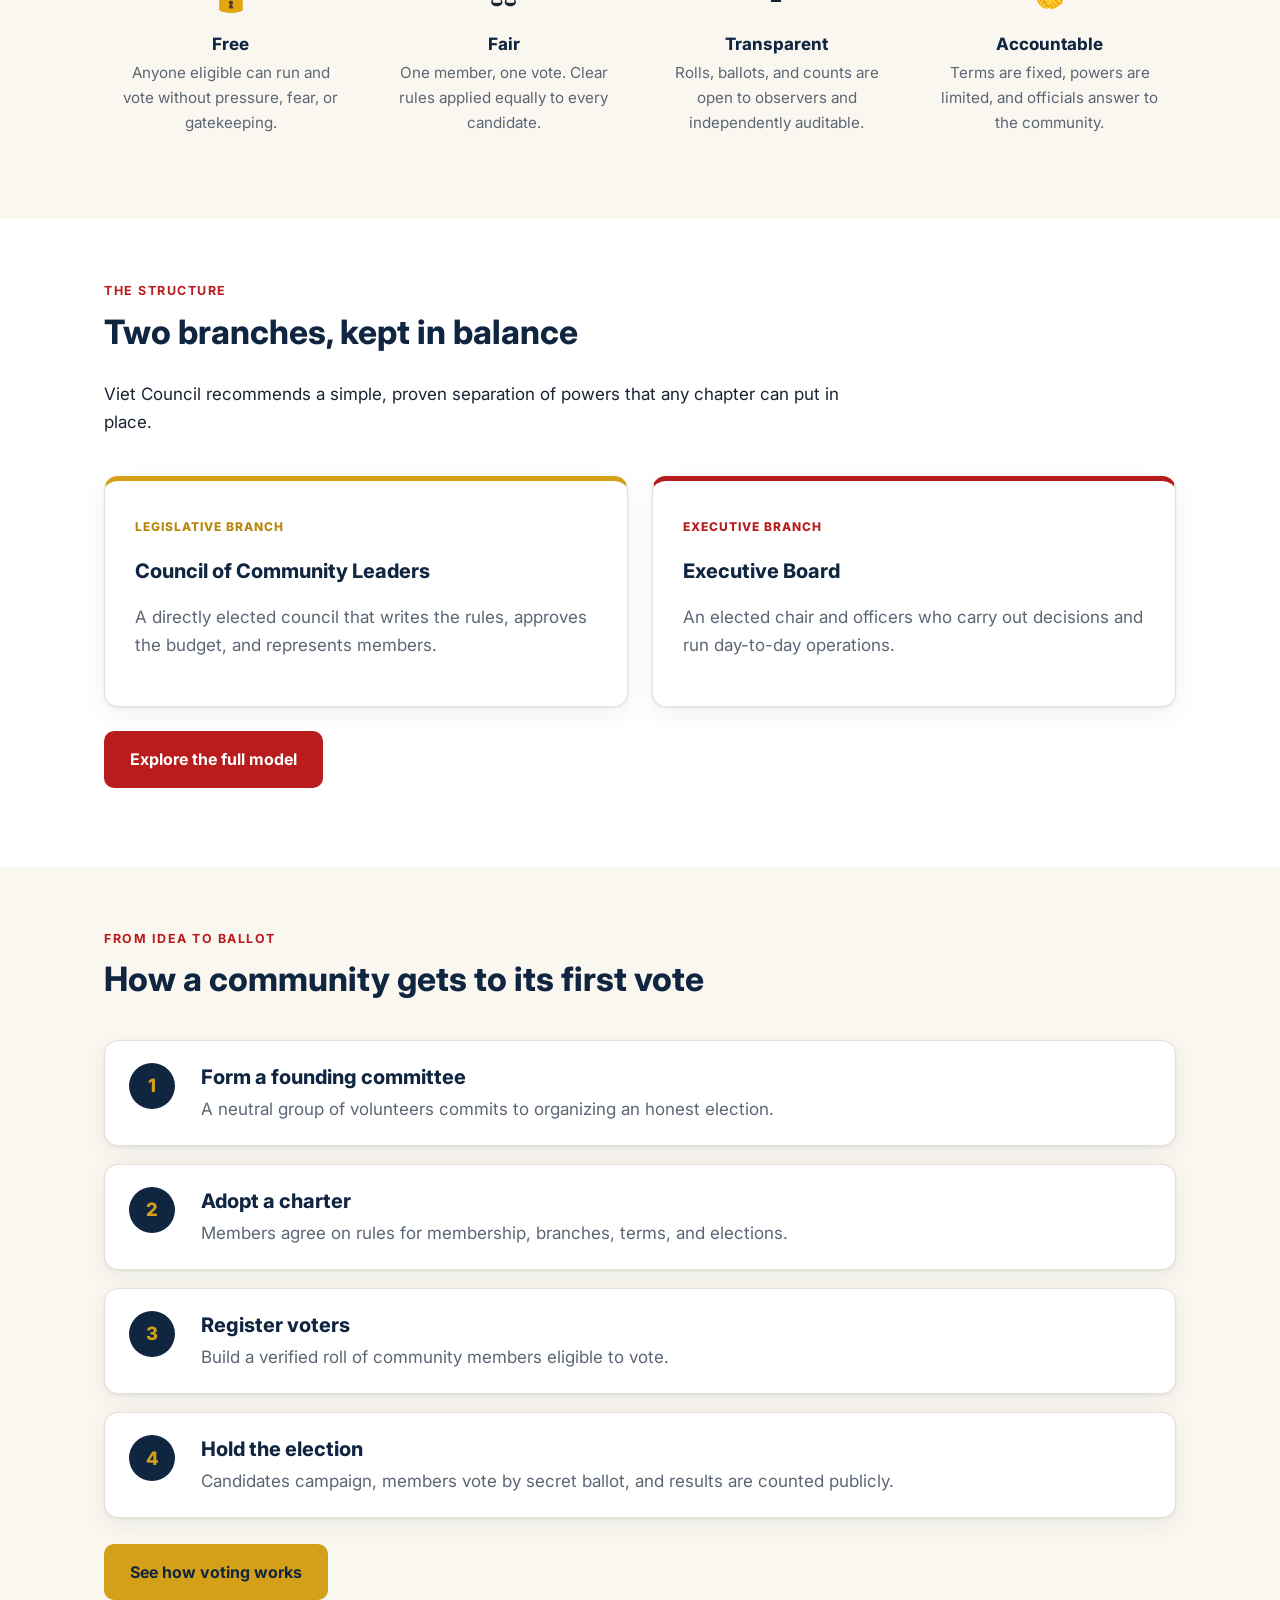
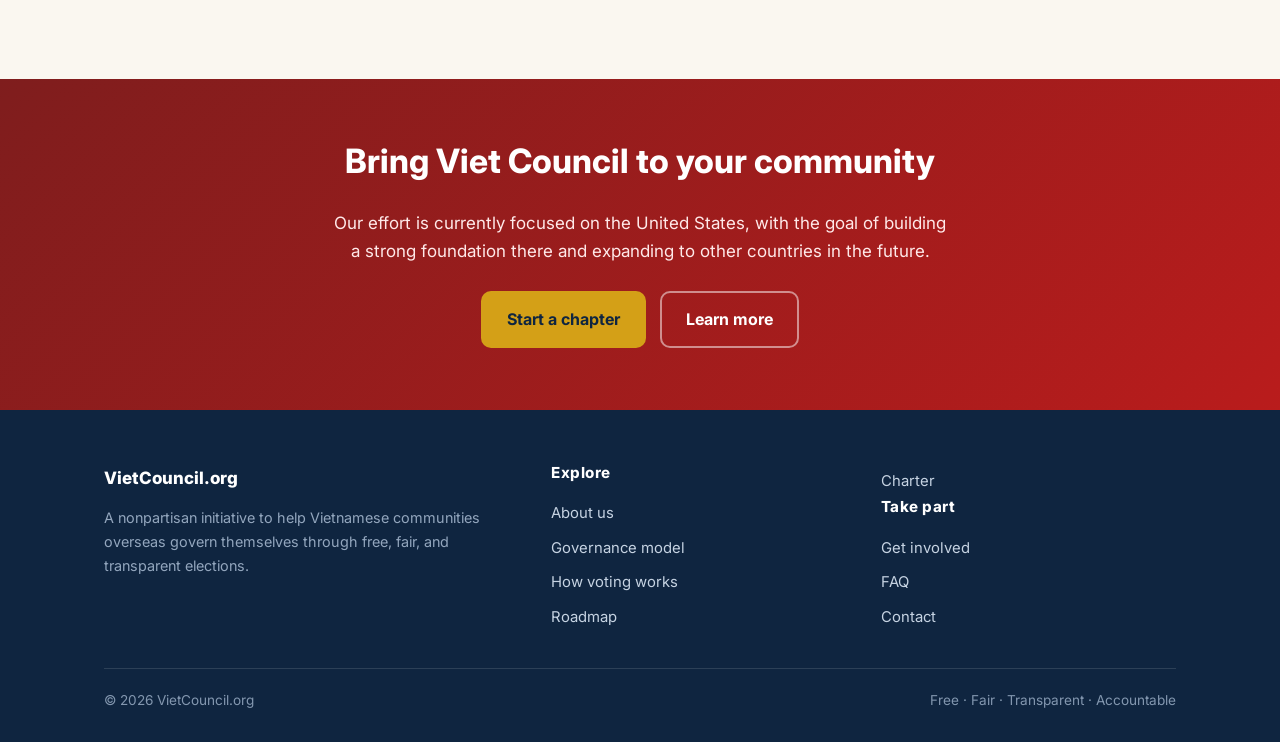
==== commit 4078ae46: "charter" ====
--- a/index.html
+++ b/index.html
@@ -25,6 +25,7 @@
       <a href="governance.html" data-en="Governance" data-vi="Thể chế">Thể chế</a>
       <a href="elections.html" data-en="Elections" data-vi="Bầu cử">Bầu cử</a>
       <a href="roadmap.html" data-en="Roadmap" data-vi="Lộ trình">Lộ trình</a>
+      <a href="charter.html" data-en="Charter" data-vi="Hiến chương">Hiến chương</a>
       <a href="get-involved.html" data-en="Get Involved" data-vi="Tham gia">Tham gia</a>
       <a href="faq.html" data-en="FAQ" data-vi="Hỏi đáp">Hỏi đáp</a>
       <a href="contact.html" data-en="Contact" data-vi="Liên hệ">Liên hệ</a>
@@ -214,6 +215,7 @@
         <a href="roadmap.html" data-en="Roadmap" data-vi="Lộ trình">Lộ trình</a>
       </div>
       <div>
+        <a href="charter.html" data-en="Charter" data-vi="Hiến chương">Hiến chương</a>
         <h4 data-en="Take part" data-vi="Tham gia">Tham gia</h4>
         <a href="get-involved.html" data-en="Get involved" data-vi="Tham gia">Tham gia</a>
         <a href="faq.html" data-en="FAQ" data-vi="Hỏi đáp">Hỏi đáp</a>
--- a/css/styles.css
+++ b/css/styles.css
@@ -248,8 +248,27 @@
 footer.site p { font-size: .9rem; color: #93a6bd; }
 footer.site .bottom { border-top: 1px solid rgba(255,255,255,.12); margin-top: 34px; padding-top: 20px; font-size: .85rem; color: #8397af; display: flex; justify-content: space-between; flex-wrap: wrap; gap: 10px; }
 
+/* ---------- Charter page ---------- */
+.download-box { display: flex; flex-wrap: wrap; gap: 14px; align-items: center; background: var(--cream); border: 1px solid var(--line); border-left: 5px solid var(--gold); border-radius: var(--radius); padding: 22px 24px; }
+.download-box .dl-text { flex: 1 1 260px; }
+.download-box .dl-text strong { color: var(--navy); display: block; margin-bottom: 3px; }
+.download-box .dl-text span { color: var(--muted); font-size: .95rem; }
+.charter-body { max-width: 820px; }
+.charter-body h2 { margin: 38px 0 8px; font-size: 1.35rem; scroll-margin-top: 84px; }
+.charter-body h2:first-of-type { margin-top: 8px; }
+.charter-body .preamble { font-size: 1.05rem; color: var(--ink); }
+.clause { margin: 12px 0; }
+.clause .n { color: var(--gold-dark); font-weight: 800; margin-right: 8px; }
+.clause.subpoint { margin: 8px 0 8px 26px; }
+.clause.subpoint .n { color: var(--navy); }
+.charter-note { background: rgba(212,160,23,.10); border-left: 4px solid var(--gold); padding: 16px 20px; border-radius: 0 10px 10px 0; margin: 30px 0 0; color: var(--ink); font-size: .95rem; }
+.charter-index { columns: 2; column-gap: 32px; margin: 6px 0 0; padding: 0; list-style: none; }
+.charter-index li { break-inside: avoid; margin: 4px 0; }
+.charter-index a { font-weight: 600; }
+
 /* ---------- Responsive ---------- */
 @media (max-width: 860px) {
+  .charter-index { columns: 1; }
   .nav { display: none; position: absolute; top: 68px; left: 0; right: 0; background: var(--navy); flex-direction: column; align-items: stretch; padding: 10px 16px 18px; border-bottom: 3px solid var(--gold); }
   .nav.open { display: flex; }
   .nav a { padding: 12px 10px; }
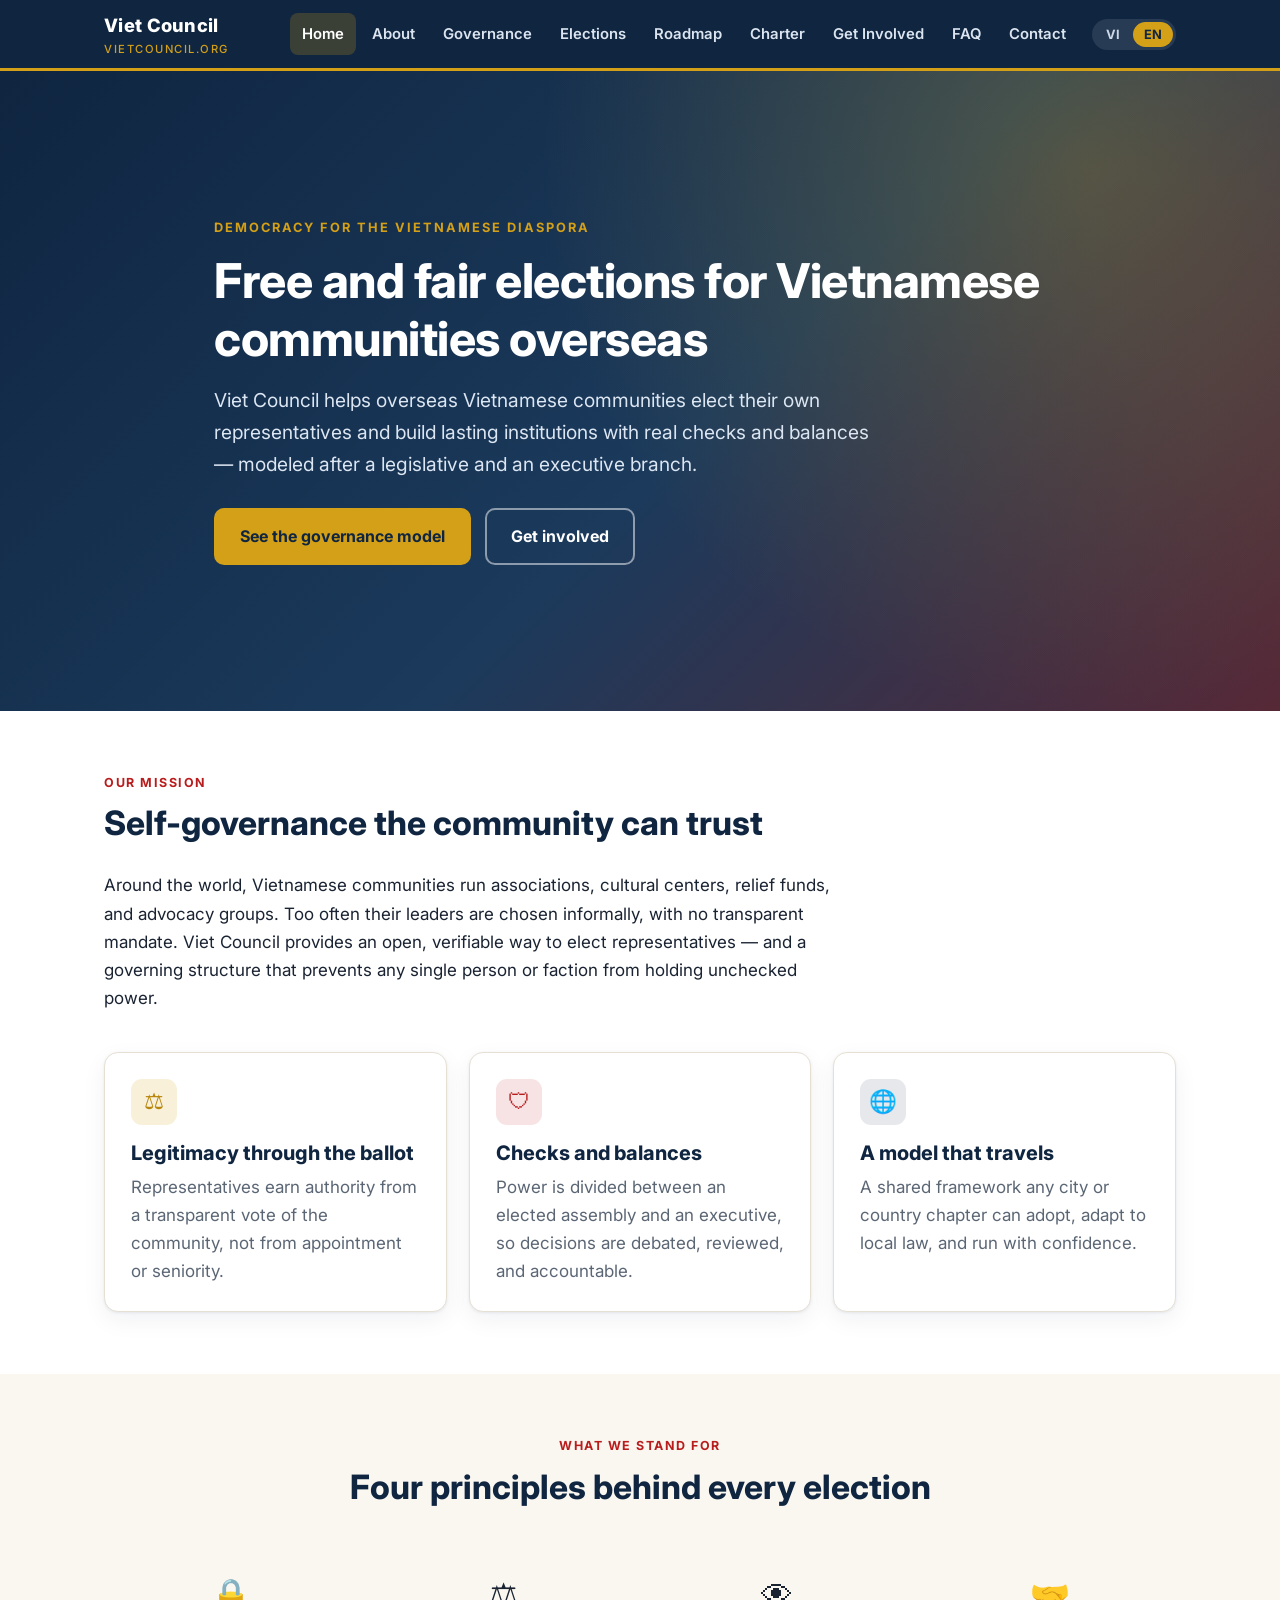
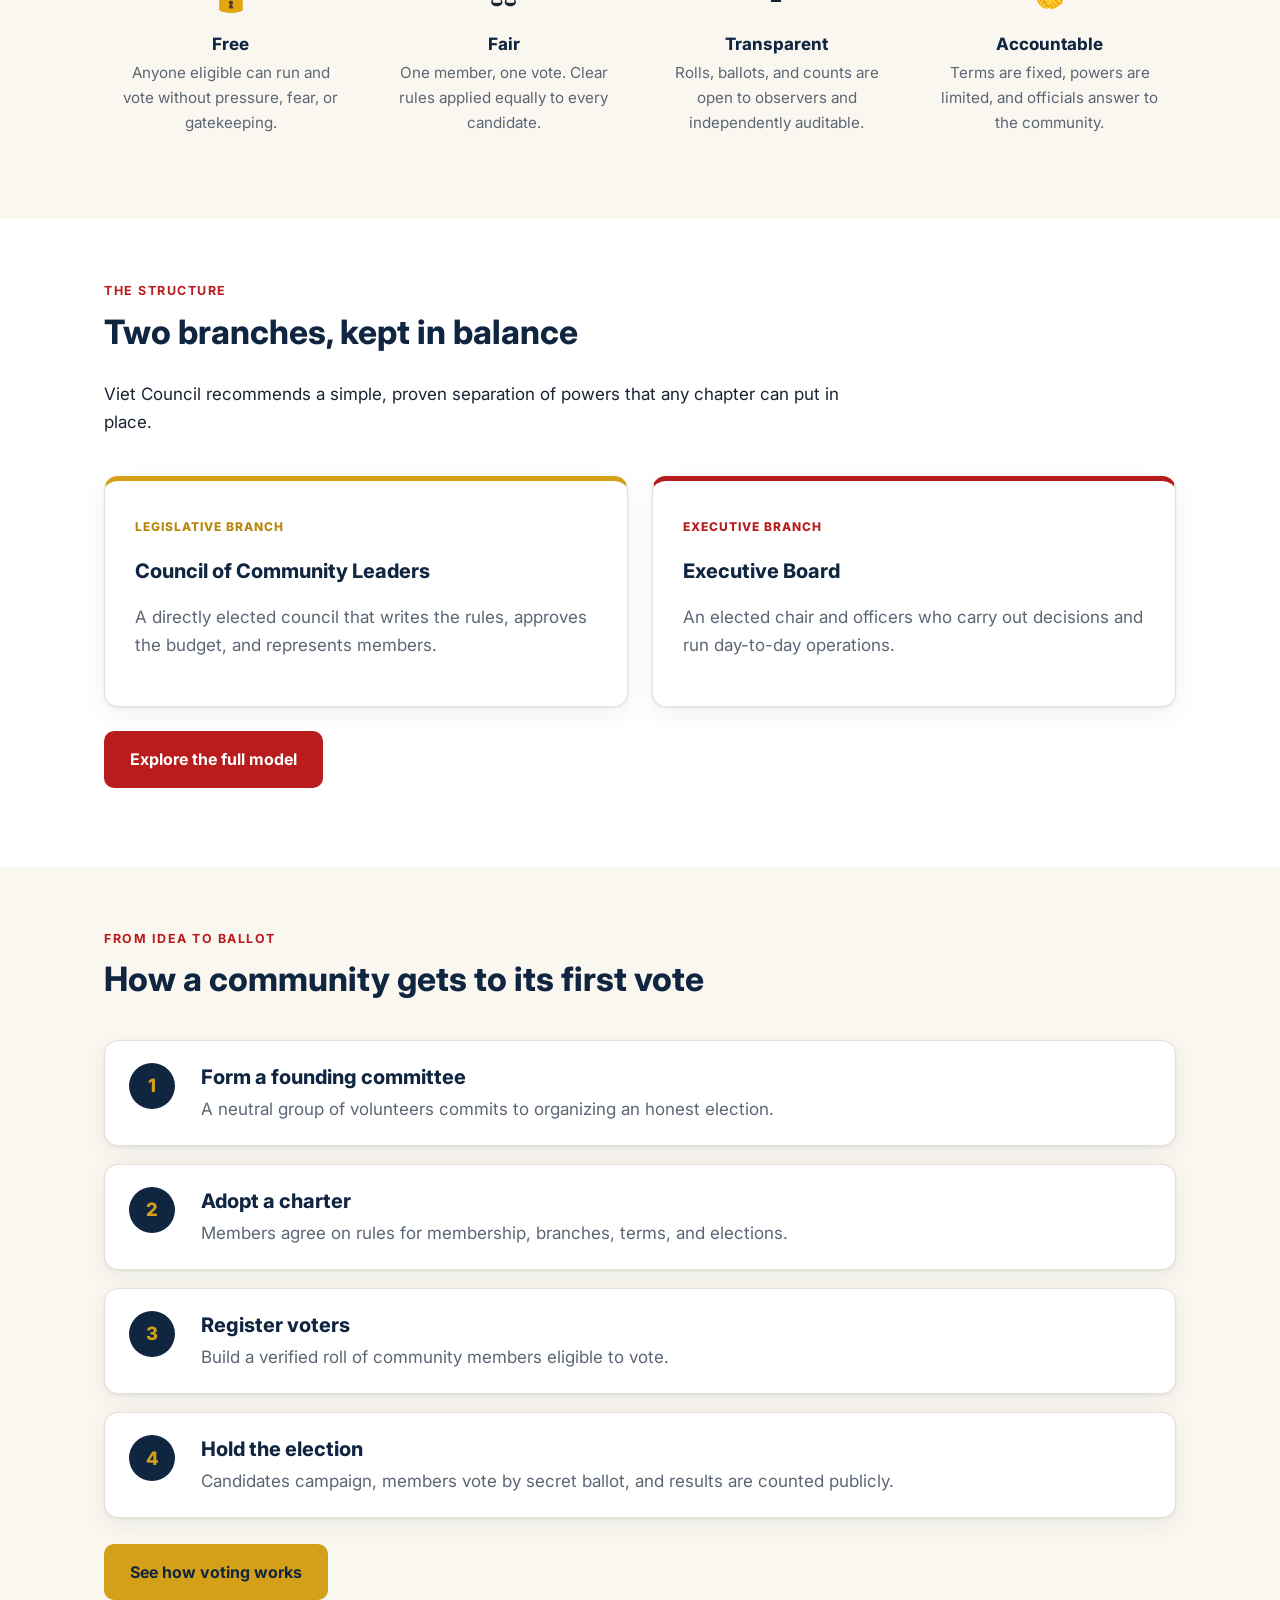
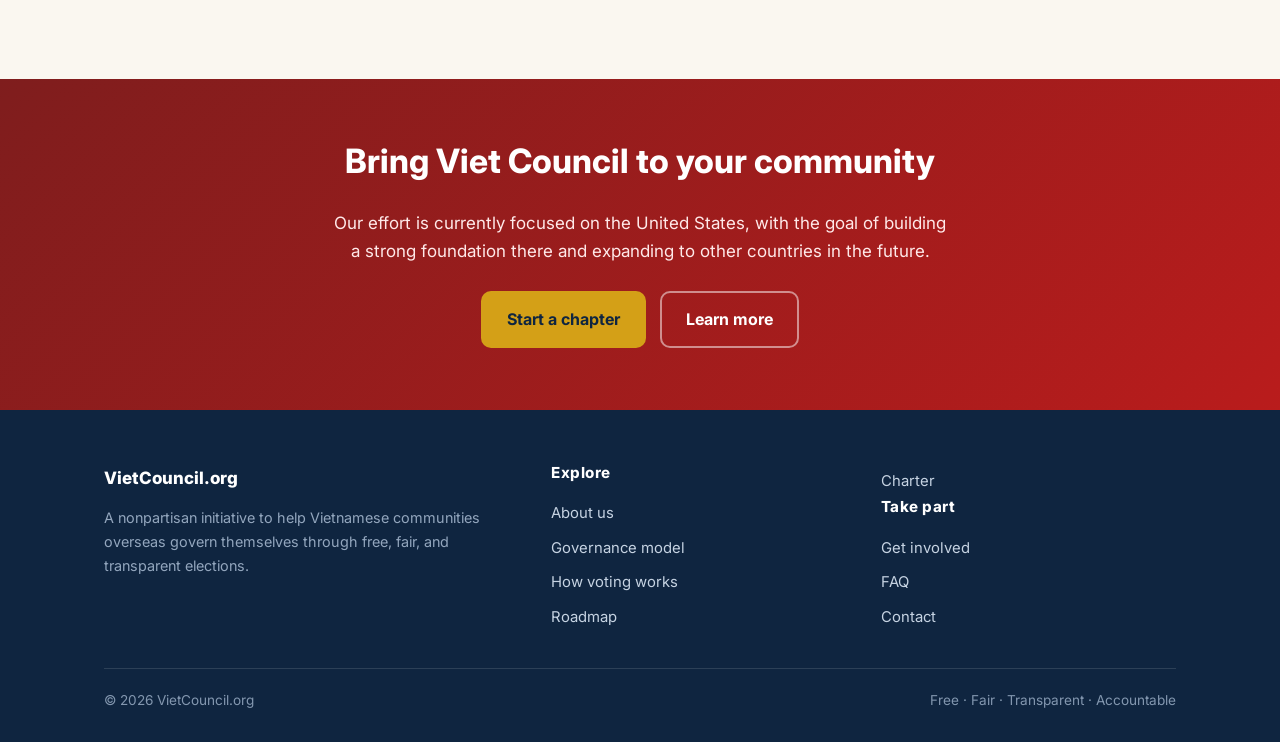
==== commit ac87ea14: "viet council" ====
--- a/index.html
+++ b/index.html
@@ -16,7 +16,7 @@
   <div class="wrap">
     <a class="brand" href="index.html">
       
-      <span>VietCouncil<small>VIETCOUNCIL.ORG</small></span>
+      <span>Viet Council<small>VIETCOUNCIL.ORG</small></span>
     </a>
     <button class="menu-btn" aria-label="Menu">&#9776;</button>
     <nav class="nav">
